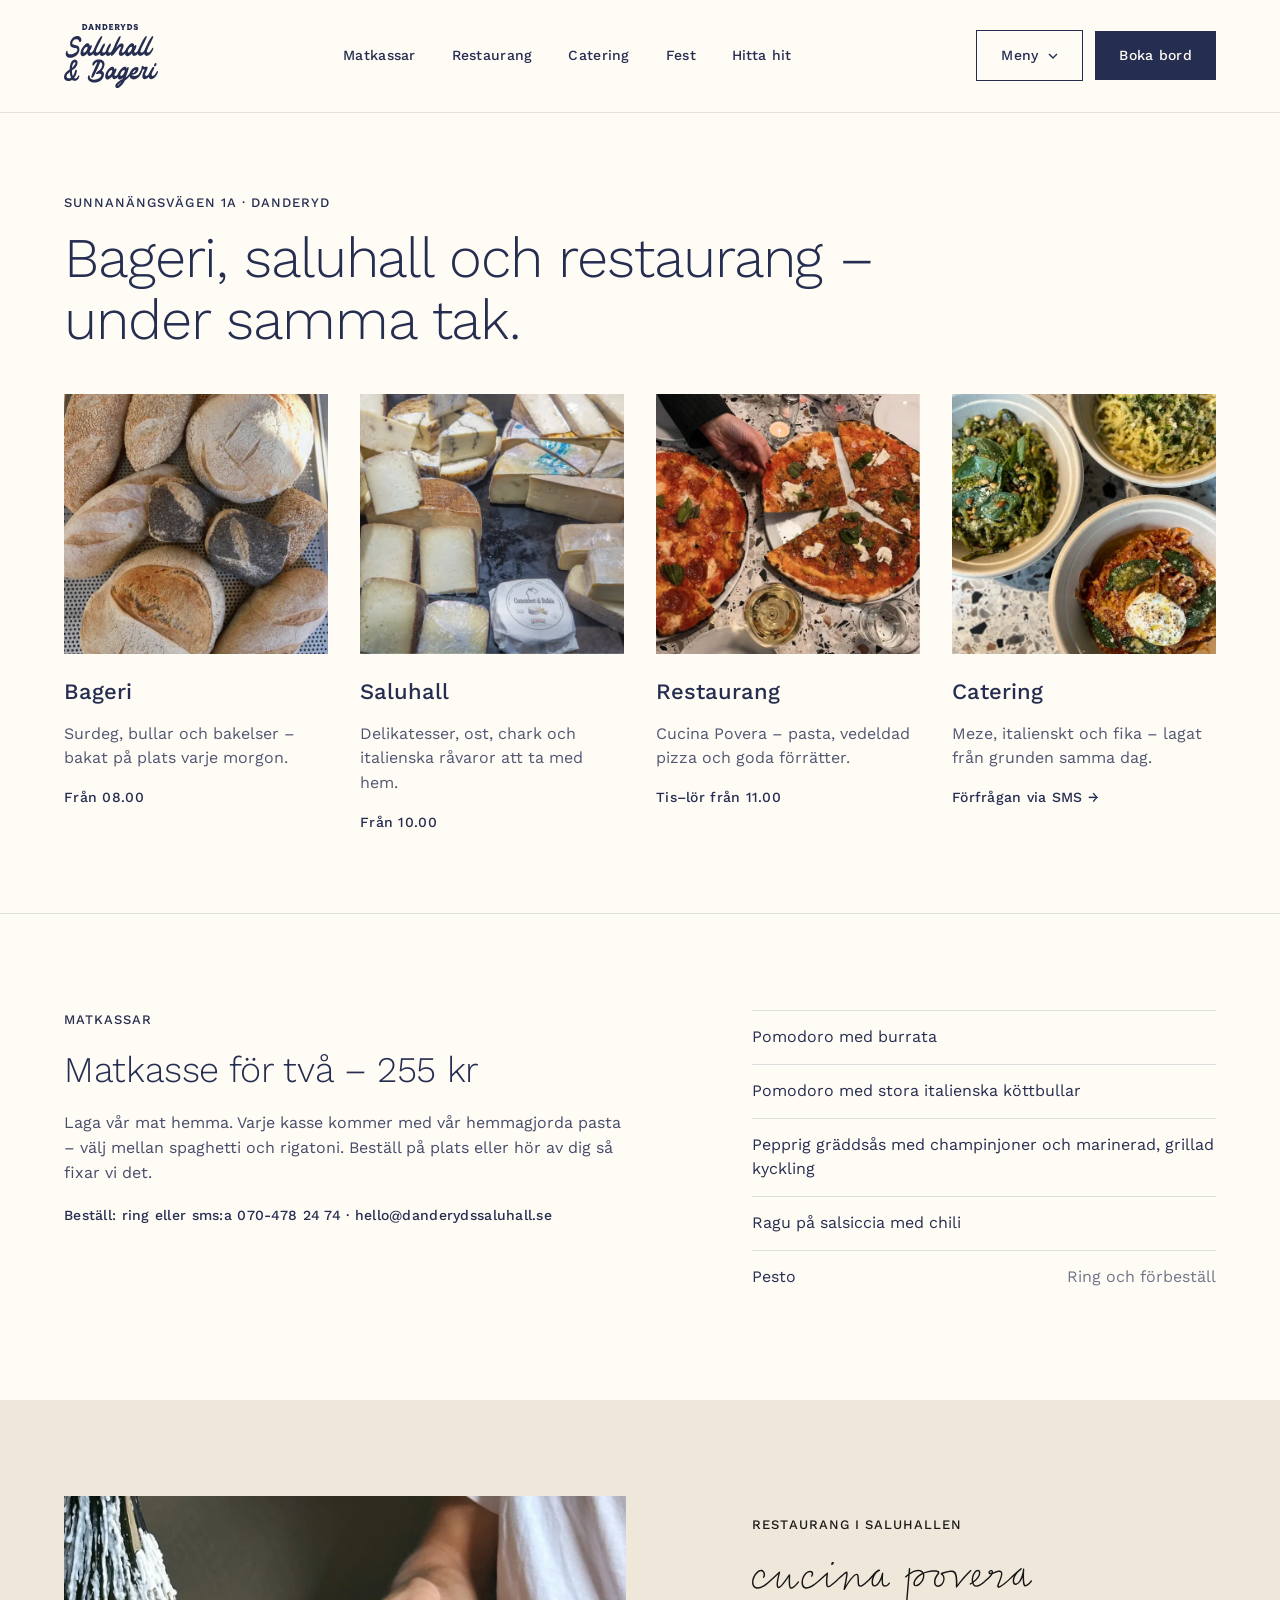
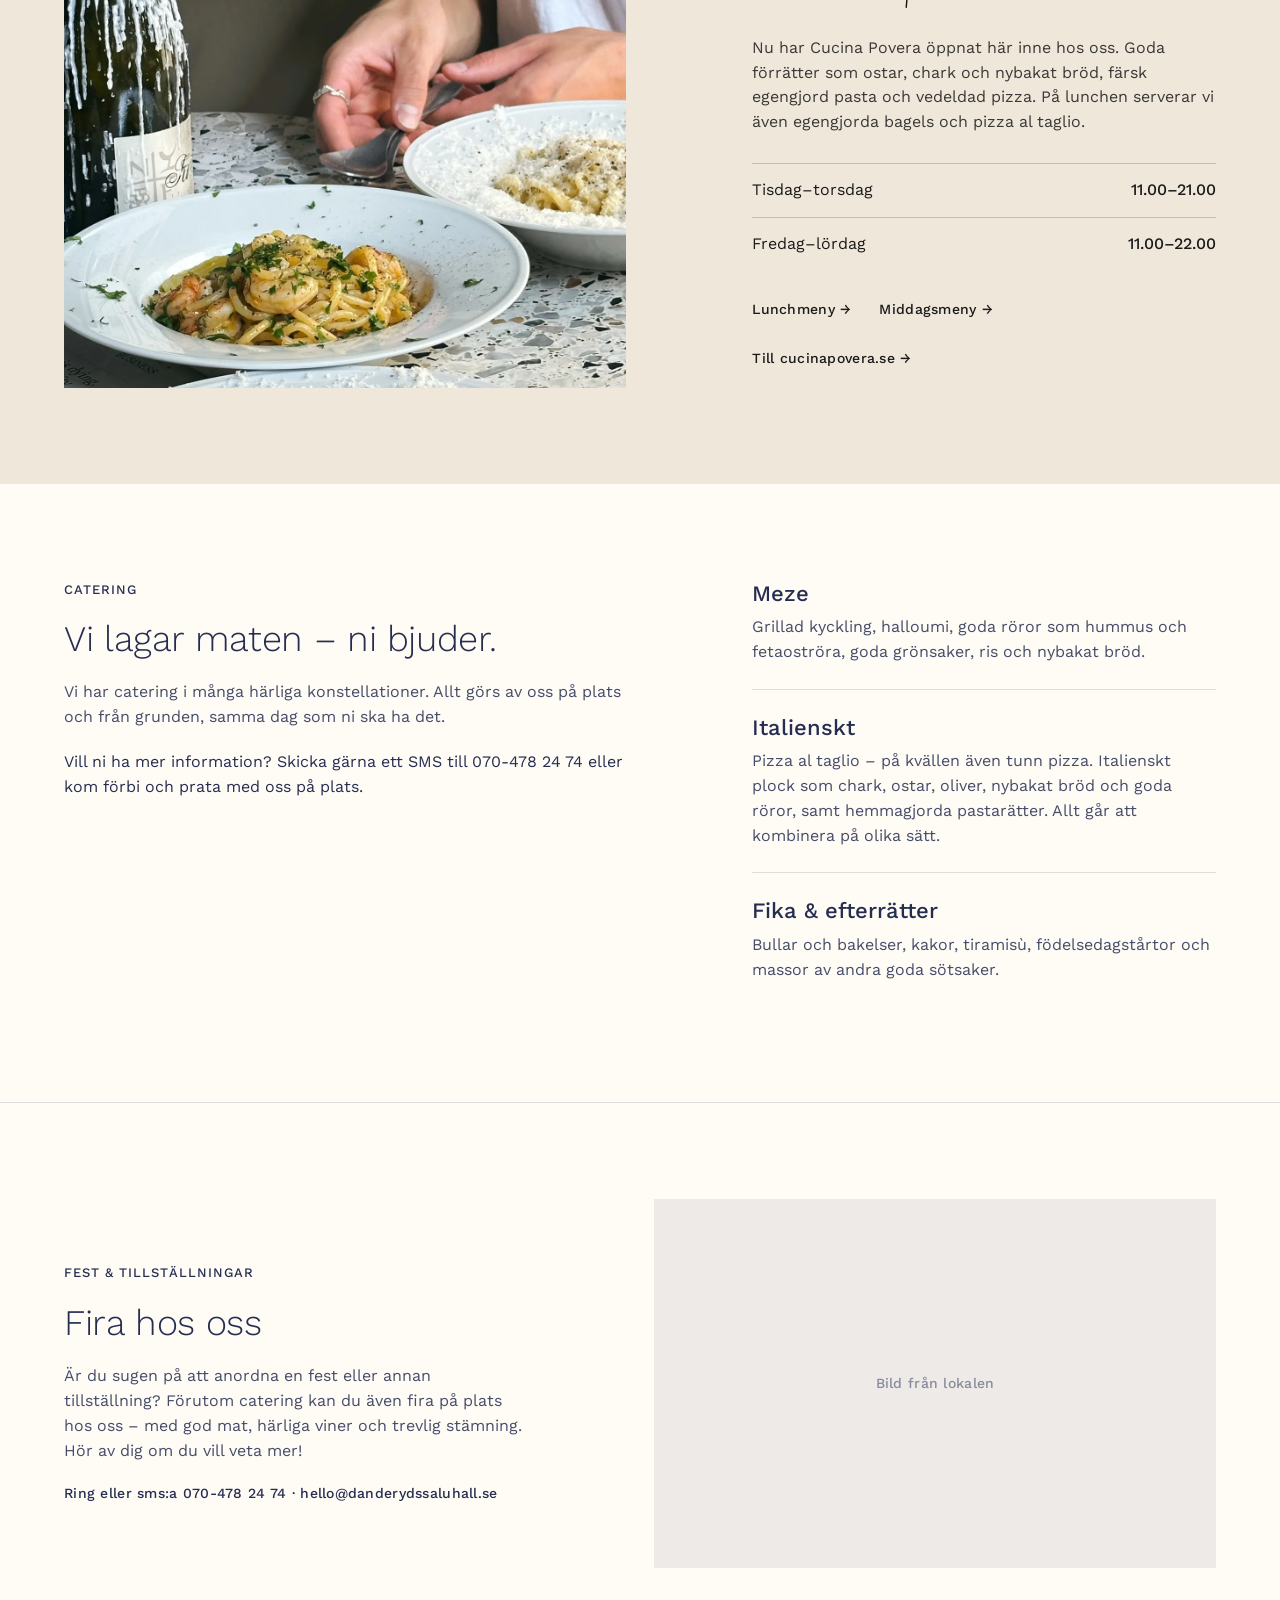
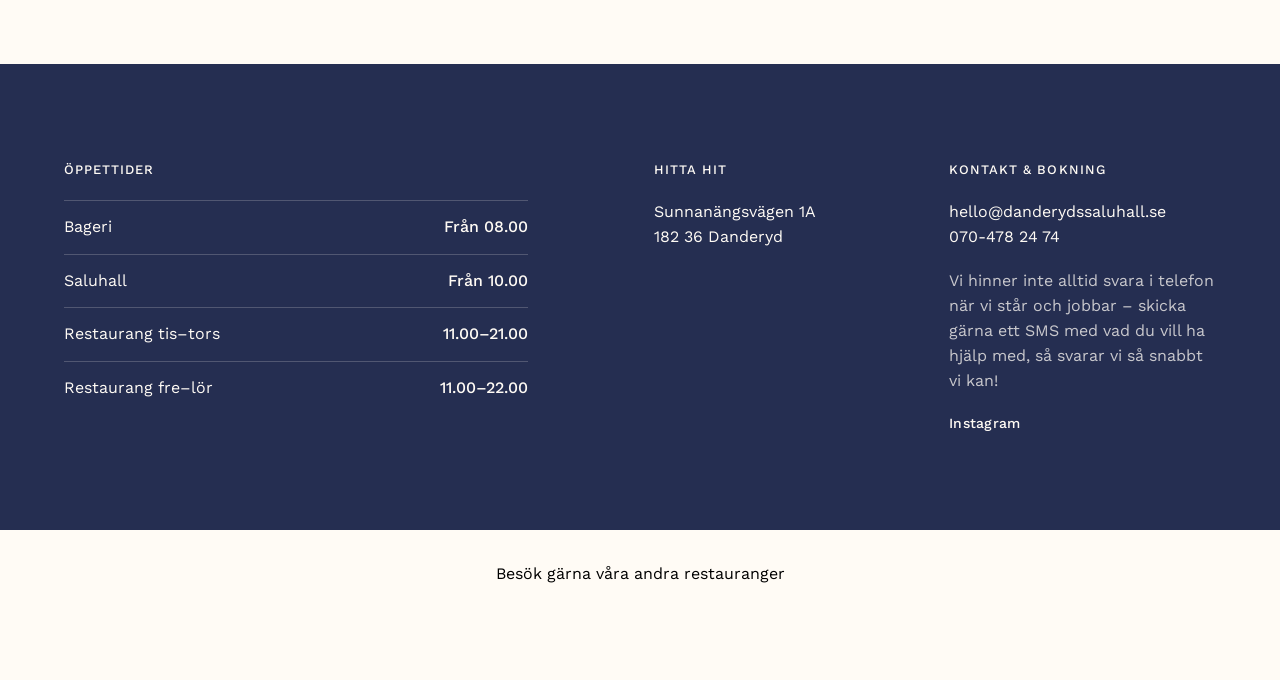
==== index.html @ 696df6c0 "Mjuka animationer på startsidan Text och kort tonas in och glider upp en bit när de kommer in i bild" ====
<!DOCTYPE html>
<html lang="sv">
<head>
  <meta charset="utf-8">
  <title>Danderyds Bageri &amp; Saluhall</title>
  <meta content="Bageri, saluhall och restaurang under samma tak på Sunnanängsvägen 1A i Danderyd. Matkassar, catering och fest." name="description">
  <meta content="Danderyds Bageri &amp; Saluhall" property="og:title">
  <meta content="Bageri, saluhall och restaurang under samma tak på Sunnanängsvägen 1A i Danderyd." property="og:description">
  <meta content="https://cdn.prod.website-files.com/68fa24e4e264a48908ae8956/68fa2c90abd65d5f621aa217_Frame%2064.jpg" property="og:image">
  <meta content="Danderyds Bageri &amp; Saluhall" property="twitter:title">
  <meta content="Bageri, saluhall och restaurang under samma tak på Sunnanängsvägen 1A i Danderyd." property="twitter:description">
  <meta property="og:type" content="website">
  <meta content="summary_large_image" name="twitter:card">
  <meta content="width=device-width, initial-scale=1" name="viewport">
  <!-- Döljer innehåll som tonas in först när vi vet att JS körs -->
  <script>document.documentElement.classList.add('js');</script>
  <link href="https://fonts.googleapis.com" rel="preconnect">
  <link href="https://fonts.gstatic.com" rel="preconnect" crossorigin="anonymous">
  <link href="https://fonts.googleapis.com/css2?family=Work+Sans:wght@300;400;500&amp;display=swap" rel="stylesheet">
  <link href="css/site.css?v=2" rel="stylesheet">
  <link href="images/favicon.png" rel="shortcut icon" type="image/x-icon">
  <link href="images/webclip.png" rel="apple-touch-icon">
  <script src="js/site.js?v=2" defer></script>
</head>
<body>
  <header class="nav">
    <div class="container nav_inner">
      <a href="#top" class="nav_logo brand-logo" aria-label="Danderyds Bageri &amp; Saluhall – till toppen">
        <img src="images/v2/logo-saluhall-bageri.svg" alt="" class="brand-logo_main">
        <img src="images/v2/logo-danderyds.svg" alt="" class="brand-logo_top">
      </a>

      <nav class="nav_links" aria-label="Sidans delar">
        <a href="#matkassar" class="nav_link">Matkassar</a>
        <a href="#restaurang" class="nav_link">Restaurang</a>
        <a href="#catering" class="nav_link">Catering</a>
        <a href="#fest" class="nav_link">Fest</a>
        <a href="#hitta-hit" class="nav_link">Hitta hit</a>
      </nav>

      <div class="nav_right">
        <div class="nav_menu">
          <button type="button" class="button is-outline nav_menu-button" aria-expanded="false" aria-controls="meny-dropdown" data-dropdown-toggle>
            Meny
            <img src="images/v2/chevron.svg" alt="" width="10" height="6" class="nav_chevron">
          </button>
          <div class="nav_dropdown" id="meny-dropdown" hidden>
            <a href="documents/lunchmeny.pdf" target="_blank" rel="noopener" class="nav_dropdown-link">Lunchmeny</a>
            <a href="documents/middagsmeny.pdf" target="_blank" rel="noopener" class="nav_dropdown-link">Middagsmeny</a>
          </div>
        </div>
        <a href="#kontakt" class="button nav_book">Boka bord</a>
        <button type="button" class="nav_burger" aria-expanded="false" aria-controls="mobilmeny" aria-label="Öppna meny" data-mobile-toggle>
          <span class="nav_burger-bar"></span>
          <span class="nav_burger-bar"></span>
          <span class="nav_burger-bar"></span>
        </button>
      </div>
    </div>

    <div class="mobile-menu" id="mobilmeny" hidden>
      <nav class="mobile-menu_links" aria-label="Meny">
        <a href="#matkassar" class="mobile-menu_link">Matkassar <span aria-hidden="true">→</span></a>
        <a href="#restaurang" class="mobile-menu_link">Restaurang <span aria-hidden="true">→</span></a>
        <a href="#catering" class="mobile-menu_link">Catering <span aria-hidden="true">→</span></a>
        <a href="#fest" class="mobile-menu_link">Fest <span aria-hidden="true">→</span></a>
        <a href="#hitta-hit" class="mobile-menu_link">Hitta hit <span aria-hidden="true">→</span></a>
        <a href="documents/lunchmeny.pdf" target="_blank" rel="noopener" class="mobile-menu_link">Lunchmeny <span aria-hidden="true">→</span></a>
        <a href="documents/middagsmeny.pdf" target="_blank" rel="noopener" class="mobile-menu_link">Middagsmeny <span aria-hidden="true">→</span></a>
      </nav>
      <div class="mobile-menu_contact">
        <a href="mailto:hello@danderydssaluhall.se" class="text-link">hello@danderydssaluhall.se</a>
        <a href="tel:+46704782474" class="text-link">070-478 24 74</a>
      </div>
    </div>
  </header>

  <main id="top">
    <section class="hero">
      <div class="container">
        <div class="hero_heading">
          <p class="eyebrow" data-reveal="up">Sunnanängsvägen 1A · Danderyd</p>
          <h1 class="heading-xl" data-reveal="up">Bageri, saluhall och restaurang – under samma tak.</h1>
        </div>

        <div class="hero_cards">
          <article class="hero_card" data-reveal="card">
            <picture class="hero_card-image">
              <source media="(max-width: 767px)" srcset="images/v2/bageri-mobil.webp">
              <img src="images/v2/bageri.webp" alt="Nybakade surdegsbröd på en plåt" class="is-bottom">
            </picture>
            <div class="hero_card-text">
              <h2 class="hero_card-title">Bageri</h2>
              <p class="hero_card-body">Surdeg, bullar och bakelser – bakat på plats varje morgon.</p>
              <p class="text-small">Från 08.00</p>
            </div>
          </article>

          <article class="hero_card" data-reveal="card">
            <picture class="hero_card-image">
              <img src="images/v2/saluhall.webp" alt="Ostar och delikatesser i saluhallen">
            </picture>
            <div class="hero_card-text">
              <h2 class="hero_card-title">Saluhall</h2>
              <p class="hero_card-body">Delikatesser, ost, chark och italienska råvaror att ta med hem.</p>
              <p class="text-small">Från 10.00</p>
            </div>
          </article>

          <article class="hero_card" data-reveal="card">
            <picture class="hero_card-image">
              <img src="images/v2/restaurang.webp" alt="Pizza och förrätter på Cucina Povera">
            </picture>
            <div class="hero_card-text">
              <h2 class="hero_card-title">Restaurang</h2>
              <p class="hero_card-body">Cucina Povera – pasta, vedeldad pizza och goda förrätter.</p>
              <p class="text-small">Tis–lör från 11.00</p>
            </div>
          </article>

          <article class="hero_card" data-reveal="card">
            <picture class="hero_card-image">
              <img src="images/v2/catering.webp" alt="Uppdukad catering med meze och sallader">
            </picture>
            <div class="hero_card-text">
              <h2 class="hero_card-title">Catering</h2>
              <p class="hero_card-body">Meze, italienskt och fika – lagat från grunden samma dag.</p>
              <a href="sms:+46704782474" class="text-small link-arrow"><span class="link-arrow_text">Förfrågan via SMS</span> <span class="link-arrow_icon" aria-hidden="true">→</span></a>
            </div>
          </article>
        </div>
      </div>
    </section>

    <section class="section has-border" id="matkassar">
      <div class="container split">
        <div class="stack">
          <p class="eyebrow" data-reveal="up">Matkassar</p>
          <h2 class="heading-l" data-reveal="up">Matkasse för två – 255 kr</h2>
          <p class="text-muted" data-reveal="up">Laga vår mat hemma. Varje kasse kommer med vår hemmagjorda pasta – välj mellan spaghetti och rigatoni. Beställ på plats eller hör av dig så fixar vi det.</p>
          <p class="text-small" data-reveal="up">Beställ: ring eller sms:a <a href="tel:+46704782474" class="text-link">070-478 24 74</a> · <a href="mailto:hello@danderydssaluhall.se" class="text-link">hello@danderydssaluhall.se</a></p>
        </div>

        <ul class="rows" aria-label="Såser" data-reveal="lines">
          <li class="rows_row">Pomodoro med burrata</li>
          <li class="rows_row">Pomodoro med stora italienska köttbullar</li>
          <li class="rows_row">Pepprig gräddsås med champinjoner och marinerad, grillad kyckling</li>
          <li class="rows_row">Ragu på salsiccia med chili</li>
          <li class="rows_row">
            <span>Pesto</span>
            <a href="tel:+46704782474" class="rows_note text-link">Ring och förbeställ</a>
          </li>
        </ul>
      </div>
    </section>

    <section class="section is-beige" id="restaurang">
      <div class="container split is-center">
        <div class="restaurant_image" data-reveal="image">
          <img src="images/v2/cucina-povera-restaurang.webp" alt="Pasta serveras på Cucina Povera" loading="lazy">
        </div>

        <div class="stack restaurant_text">
          <p class="eyebrow" data-reveal="up">Restaurang i saluhallen</p>
          <div class="cp-logo" role="img" aria-label="Cucina Povera" data-reveal="up">
            <img src="images/v2/cucina-povera-logo-1.svg" alt="" class="cp-logo_a">
            <img src="images/v2/cucina-povera-logo-2.svg" alt="" class="cp-logo_b">
          </div>
          <p class="text-muted" data-reveal="up">Nu har Cucina Povera öppnat här inne hos oss. Goda förrätter som ostar, chark och nybakat bröd, färsk egengjord pasta och vedeldad pizza. På lunchen serverar vi även egengjorda bagels och pizza al taglio.</p>
          <dl class="rows" data-reveal="lines">
            <div class="rows_row">
              <dt>Tisdag–torsdag</dt>
              <dd>11.00–21.00</dd>
            </div>
            <div class="rows_row">
              <dt>Fredag–lördag</dt>
              <dd>11.00–22.00</dd>
            </div>
          </dl>
          <div class="restaurant_menus" data-reveal="up">
            <a href="documents/lunchmeny.pdf" target="_blank" rel="noopener" class="text-small link-arrow"><span class="link-arrow_text">Lunchmeny</span> <span class="link-arrow_icon" aria-hidden="true">→</span></a>
            <a href="documents/middagsmeny.pdf" target="_blank" rel="noopener" class="text-small link-arrow"><span class="link-arrow_text">Middagsmeny</span> <span class="link-arrow_icon" aria-hidden="true">→</span></a>
          </div>
          <a href="https://www.cucinapovera.se" target="_blank" rel="noopener" class="text-small link-arrow" data-reveal="up"><span class="link-arrow_text">Till cucinapovera.se</span> <span class="link-arrow_icon" aria-hidden="true">→</span></a>
        </div>
      </div>
    </section>

    <section class="section" id="catering">
      <div class="container split">
        <div class="stack">
          <p class="eyebrow" data-reveal="up">Catering</p>
          <h2 class="heading-l" data-reveal="up">Vi lagar maten – ni bjuder.</h2>
          <p class="text-muted" data-reveal="up">Vi har catering i många härliga konstellationer. Allt görs av oss på plats och från grunden, samma dag som ni ska ha det.</p>
          <p data-reveal="up">Vill ni ha mer information? Skicka gärna ett SMS till <a href="sms:+46704782474" class="text-link">070-478 24 74</a> eller kom förbi och prata med oss på plats.</p>
        </div>

        <div class="packages" data-reveal="lines">
          <div class="packages_item">
            <h3 class="heading-s">Meze</h3>
            <p class="text-muted">Grillad kyckling, halloumi, goda röror som hummus och fetaoströra, goda grönsaker, ris och nybakat bröd.</p>
          </div>
          <div class="packages_item">
            <h3 class="heading-s">Italienskt</h3>
            <p class="text-muted">Pizza al taglio – på kvällen även tunn pizza. Italienskt plock som chark, ostar, oliver, nybakat bröd och goda röror, samt hemmagjorda pastarätter. Allt går att kombinera på olika sätt.</p>
          </div>
          <div class="packages_item">
            <h3 class="heading-s">Fika &amp; efterrätter</h3>
            <p class="text-muted">Bullar och bakelser, kakor, tiramisù, födelsedagstårtor och massor av andra goda sötsaker.</p>
          </div>
        </div>
      </div>
    </section>

    <section class="section has-border" id="fest">
      <div class="container split is-reverse is-center">
        <div class="stack">
          <p class="eyebrow" data-reveal="up">Fest &amp; tillställningar</p>
          <h2 class="heading-l" data-reveal="up">Fira hos oss</h2>
          <p class="text-muted" data-reveal="up">Är du sugen på att anordna en fest eller annan tillställning? Förutom catering kan du även fira på plats hos oss – med god mat, härliga viner och trevlig stämning. Hör av dig om du vill veta mer!</p>
          <p class="text-small" data-reveal="up">Ring eller sms:a <a href="tel:+46704782474" class="text-link">070-478 24 74</a> · <a href="mailto:hello@danderydssaluhall.se" class="text-link">hello@danderydssaluhall.se</a></p>
        </div>

        <!-- Platshållare tills vi har en bild från lokalen -->
        <div class="party_image" data-reveal="image">
          <p class="text-small">Bild från lokalen</p>
        </div>
      </div>
    </section>

    <section class="section is-navy" id="kontakt">
      <div class="container contact">
        <div class="stack">
          <h2 class="eyebrow" data-reveal="up">Öppettider</h2>
          <dl class="rows" data-reveal="lines">
            <div class="rows_row">
              <dt>Bageri</dt>
              <dd>Från 08.00</dd>
            </div>
            <div class="rows_row">
              <dt>Saluhall</dt>
              <dd>Från 10.00</dd>
            </div>
            <div class="rows_row">
              <dt>Restaurang tis–tors</dt>
              <dd>11.00–21.00</dd>
            </div>
            <div class="rows_row">
              <dt>Restaurang fre–lör</dt>
              <dd>11.00–22.00</dd>
            </div>
          </dl>
        </div>

        <div class="stack contact_find" id="hitta-hit">
          <h2 class="eyebrow" data-reveal="up">Hitta hit</h2>
          <a href="https://share.google/jYJMbPsp9qEdQGyt3" target="_blank" rel="noopener" class="link-lines" data-reveal="up"><span class="text-link">Sunnanängsvägen 1A<br>182 36 Danderyd</span></a>
        </div>

        <div class="stack contact_reach">
          <h2 class="eyebrow" data-reveal="up">Kontakt &amp; bokning</h2>
          <p data-reveal="up">
            <a href="mailto:hello@danderydssaluhall.se" class="text-link">hello@danderydssaluhall.se</a><br>
            <a href="tel:+46704782474" class="text-link">070-478 24 74</a>
          </p>
          <p class="text-muted" data-reveal="up">Vi hinner inte alltid svara i telefon när vi står och jobbar – skicka gärna ett SMS med vad du vill ha hjälp med, så svarar vi så snabbt vi kan!</p>
          <!-- TODO: rätt Instagram-konto saknas -->
          <a href="#" class="text-small text-link" data-reveal="up">Instagram</a>
        </div>
      </div>
    </section>
  </main>

  <footer class="restaurant-banner">
    <p class="restaurant-banner_heading" data-reveal="up">Besök gärna våra andra restauranger</p>
    <div class="restaurant-banner_logos" data-reveal="up">
      <a href="https://www.cucinapovera.se" target="_blank" rel="noopener" class="restaurant-banner_link restaurant-banner_logo-cucina" aria-label="Cucina Povera">
        <img src="images/v2/banner-cucina-povera-1.svg" alt="" class="cp-logo_a">
        <img src="images/v2/banner-cucina-povera-2.svg" alt="" class="cp-logo_b">
      </a>
      <a href="https://www.taameya.se" target="_blank" rel="noopener" class="restaurant-banner_link"><img src="images/v2/banner-taameya.svg" alt="Ta'ameya Falafel &amp; Grill" width="84" height="25"></a>
      <a href="https://www.nonparloitaliano.se" target="_blank" rel="noopener" class="restaurant-banner_link"><img src="images/v2/banner-non-parlo-italiano.svg" alt="Non Parlo Italiano" width="102" height="11"></a>
      <a href="https://www.instagram.com/therollingbagels/" target="_blank" rel="noopener" class="restaurant-banner_link"><img src="images/v2/banner-rolling-bagels.svg" alt="The Rolling Bagels – Instagram" width="67" height="37"></a>
    </div>
  </footer>
</body>
</html>
---- css/site.css ----
/* Danderyds Bageri & Saluhall – startsida v2 (Figma: Real Food Company, Frame 65)
   Desktop följer 1440-ramen, mobil följer 390-ramen. Mellanlägen skalar proportionerligt. */

:root {
  --navy: #252e51;
  --cream: #fffbf5;
  --beige: #efe7da;
  --ink: #1a1a1a;

  --gutter: 64px;
  --section-y: 96px;
  --nav-h: 113px;

  /* Lugn inbromsning, ingen studs */
  --ease: cubic-bezier(0.22, 1, 0.36, 1);

  /* Färger per sektion, skrivs över av .is-beige och .is-navy */
  --text: var(--navy);
  --muted: rgba(37, 46, 81, 0.85);
  --line: rgba(37, 46, 81, 0.15);
}

*,
*::before,
*::after {
  box-sizing: border-box;
}

html {
  scroll-behavior: smooth;
  scroll-padding-top: 16px;
}

@media (prefers-reduced-motion: reduce) {
  html {
    scroll-behavior: auto;
  }

  *,
  *::before,
  *::after {
    transition-duration: 0.01ms !important;
    transition-delay: 0ms !important;
  }
}

body {
  margin: 0;
  background-color: var(--cream);
  color: var(--text);
  font-family: "Work Sans", system-ui, sans-serif;
  font-size: 16px;
  font-weight: 400;
  line-height: 1.55;
  -webkit-font-smoothing: antialiased;
  -moz-osx-font-smoothing: grayscale;
  text-rendering: optimizeLegibility;
}

body.is-locked {
  overflow: hidden;
}

h1,
h2,
h3,
p,
ul,
dl,
dd {
  margin: 0;
}

ul {
  padding: 0;
  list-style: none;
}

img {
  display: block;
  max-width: 100%;
}

a {
  color: inherit;
  text-decoration: none;
}

button {
  font: inherit;
  color: inherit;
}

:focus-visible {
  outline: 2px solid currentColor;
  outline-offset: 3px;
}

/* ---------- Layout ---------- */

.container {
  width: 100%;
  max-width: calc(1312px + 2 * var(--gutter));
  margin-inline: auto;
  padding-inline: var(--gutter);
}

.section {
  padding-block: var(--section-y);
  color: var(--text);
}

.section.has-border {
  border-top: 1px solid var(--line);
}

.section.is-beige {
  --text: var(--ink);
  --muted: rgba(26, 26, 26, 0.85);
  --line: rgba(26, 26, 26, 0.2);
  background-color: var(--beige);
}

.section.is-navy {
  --text: var(--cream);
  --muted: rgba(255, 251, 245, 0.75);
  --line: rgba(255, 251, 245, 0.2);
  background-color: var(--navy);
}

/* Två kolumner 640 / 528 med 144 emellan vid 1312 bredd */
.split {
  display: grid;
  grid-template-columns: minmax(0, 640fr) minmax(0, 528fr);
  column-gap: 10.975%;
  align-items: start;
}

.split.is-center {
  align-items: center;
}

.split.is-reverse {
  grid-template-columns: minmax(0, 528fr) minmax(0, 640fr);
}

.stack {
  display: flex;
  flex-direction: column;
  align-items: flex-start;
  row-gap: 20px;
}

/* ---------- Typografi ---------- */

.eyebrow {
  font-size: 13px;
  font-weight: 500;
  line-height: 1.5;
  letter-spacing: 0.08em;
  text-transform: uppercase;
}

.heading-xl {
  font-size: 56px;
  font-weight: 300;
  line-height: 1.1;
  letter-spacing: -0.02em;
}

.heading-l {
  font-size: 36px;
  font-weight: 300;
  line-height: 1.15;
  letter-spacing: -0.01em;
}

.heading-s {
  font-size: 22px;
  font-weight: 500;
  line-height: 1.25;
}

.text-muted {
  color: var(--muted);
}

.text-small {
  font-size: 14px;
  font-weight: 500;
  line-height: 1.5;
  letter-spacing: 0.02em;
}

/* Understrykning som dras fram från vänster */
.text-link,
.nav_link,
.link-arrow_text {
  background-image: linear-gradient(currentColor, currentColor);
  background-position: 0 100%;
  background-repeat: no-repeat;
  background-size: 0 1px;
  -webkit-box-decoration-break: clone;
  box-decoration-break: clone;
  transition: background-size 0.5s var(--ease);
}

.text-link:hover,
.nav_link:hover,
.link-arrow:hover .link-arrow_text,
.link-lines:hover .text-link {
  background-size: 100% 1px;
}

.link-arrow_icon {
  display: inline-block;
  transition: transform 0.5s var(--ease);
}

.link-arrow:hover .link-arrow_icon {
  transform: translateX(4px);
}

/* ---------- Knappar ---------- */

.button {
  display: inline-flex;
  align-items: center;
  column-gap: 10px;
  padding: 14px 24px;
  border: 0;
  background-color: var(--navy);
  color: var(--cream);
  font-size: 14px;
  font-weight: 500;
  line-height: 1.5;
  letter-spacing: 0.02em;
  white-space: nowrap;
  cursor: pointer;
  transition: background-color 0.35s var(--ease);
}

.button:hover {
  background-color: #1b2240;
}

.button.is-outline {
  border: 1px solid var(--navy);
  background-color: transparent;
  color: var(--navy);
}

.button.is-outline:hover,
.button.is-outline[aria-expanded="true"] {
  background-color: rgba(37, 46, 81, 0.06);
}

/* ---------- Logotyper som består av två delar ---------- */

.brand-logo {
  position: relative;
  display: block;
  flex-shrink: 0;
  width: 94.154px;
  aspect-ratio: 94.154 / 64;
}

.brand-logo img,
.cp-logo img,
.restaurant-banner_logo-cucina img {
  position: absolute;
  max-width: none;
}

.brand-logo_main {
  inset: 19.39% 0 0 0;
  width: 100%;
  height: 80.61%;
}

.brand-logo_top {
  top: 0;
  left: 19.14%;
  width: 59.67%;
  height: 9%;
}

.cp-logo,
.restaurant-banner_logo-cucina {
  position: relative;
  display: block;
  aspect-ratio: 280 / 45.333;
}

.cp-logo {
  width: 280px;
}

.cp-logo_a {
  top: 0;
  left: 0;
  width: 49.07%;
  height: 61.91%;
}

.cp-logo_b {
  top: 12.91%;
  left: 54.38%;
  width: 45.62%;
  height: 87.1%;
}

/* ---------- Navigering ---------- */

.nav {
  position: relative;
  z-index: 20;
  background-color: var(--cream);
  border-bottom: 1px solid rgba(37, 46, 81, 0.12);
}

.nav_inner {
  display: flex;
  align-items: center;
  justify-content: space-between;
  column-gap: 32px;
  padding-block: 24px;
}

.nav_links {
  display: flex;
  align-items: center;
  column-gap: 36px;
  font-size: 14px;
  font-weight: 500;
  line-height: 1.5;
  letter-spacing: 0.02em;
  white-space: nowrap;
}

.nav_right {
  display: flex;
  align-items: center;
  column-gap: 12px;
}

.nav_menu {
  position: relative;
}

.nav_chevron {
  transition: transform 0.4s var(--ease);
}

.nav_menu-button[aria-expanded="true"] .nav_chevron {
  transform: rotate(180deg);
}

.nav_dropdown {
  position: absolute;
  top: calc(100% + 8px);
  right: 0;
  width: 220px;
  padding: 6px 24px;
  border: 1px solid rgba(37, 46, 81, 0.15);
  background-color: var(--cream);
  opacity: 0;
  transform: translateY(-6px);
  transition: opacity 0.25s ease, transform 0.4s var(--ease);
}

.nav_dropdown.is-open {
  opacity: 1;
  transform: none;
}

.nav_dropdown[hidden] {
  display: none;
}

.nav_dropdown-link {
  display: block;
  padding-block: 16px;
  font-size: 16px;
  font-weight: 500;
  line-height: 1.5;
  transition: transform 0.5s var(--ease), opacity 0.3s ease;
}

.nav_dropdown-link + .nav_dropdown-link {
  border-top: 1px solid rgba(37, 46, 81, 0.15);
}

.nav_dropdown-link:hover {
  transform: translateX(4px);
  opacity: 0.7;
}

.nav_burger {
  position: relative;
  display: none;
  width: 24px;
  height: 24px;
  padding: 0;
  border: 0;
  background: none;
  cursor: pointer;
}

.nav_burger-bar {
  position: absolute;
  left: 0;
  width: 24px;
  height: 1.5px;
  background-color: var(--navy);
  transition: transform 0.45s var(--ease), opacity 0.25s ease;
}

.nav_burger-bar:nth-child(1) {
  top: 5px;
}

.nav_burger-bar:nth-child(2) {
  top: 11px;
}

.nav_burger-bar:nth-child(3) {
  top: 17px;
}

/* Kryss när mobilmenyn är öppen */
.nav_burger[aria-expanded="true"] .nav_burger-bar:nth-child(1) {
  transform: translateY(6px) rotate(45deg);
}

.nav_burger[aria-expanded="true"] .nav_burger-bar:nth-child(2) {
  opacity: 0;
}

.nav_burger[aria-expanded="true"] .nav_burger-bar:nth-child(3) {
  transform: translateY(-6px) rotate(-45deg);
}

/* ---------- Mobilmeny ---------- */

.mobile-menu {
  position: fixed;
  top: var(--nav-h);
  right: 0;
  bottom: 0;
  left: 0;
  overflow-y: auto;
  padding: 24px var(--gutter) 48px;
  background-color: var(--cream);
  opacity: 0;
  transition: opacity 0.3s ease;
}

.mobile-menu.is-open {
  opacity: 1;
}

.mobile-menu[hidden] {
  display: none;
}

.mobile-menu_link {
  display: flex;
  align-items: center;
  justify-content: space-between;
  padding-block: 18px;
  border-bottom: 1px solid rgba(37, 46, 81, 0.15);
  font-size: 28px;
  font-weight: 300;
  line-height: 1.15;
  letter-spacing: -0.01em;
}

.mobile-menu_link span {
  font-size: 18px;
  font-weight: 400;
  line-height: 1.5;
  transition: transform 0.5s var(--ease);
}

.mobile-menu_link:hover span {
  transform: translateX(4px);
}

.mobile-menu_contact {
  display: flex;
  flex-direction: column;
  align-items: flex-start;
  row-gap: 16px;
  padding-top: 32px;
}

/* Länkarna glider upp en i taget när menyn öppnas, stänger utan fördröjning */
.mobile-menu_link,
.mobile-menu_contact {
  opacity: 0;
  transform: translateY(10px);
  transition: opacity 0.3s ease, transform 0.5s var(--ease);
}

.mobile-menu.is-open .mobile-menu_link,
.mobile-menu.is-open .mobile-menu_contact {
  opacity: 1;
  transform: none;
  transition: opacity 0.6s var(--ease), transform 0.8s var(--ease);
  transition-delay: calc(80ms + var(--i, 0) * 45ms);
}

/* ---------- Hero ---------- */

.hero {
  padding-block: 80px;
}

.hero_heading {
  display: flex;
  flex-direction: column;
  row-gap: 16px;
  max-width: 864px;
  margin-bottom: 42px;
}

.hero_cards {
  display: grid;
  grid-template-columns: repeat(4, minmax(0, 1fr));
  column-gap: 32px;
  row-gap: 40px;
}

.hero_card {
  display: flex;
  flex-direction: column;
  row-gap: 16px;
}

.hero_card-image {
  display: block;
  aspect-ratio: 304 / 300;
  overflow: hidden;
}

.hero_card-image img {
  width: 100%;
  height: 100%;
  object-fit: cover;
}

.hero_card-text {
  display: flex;
  flex-direction: column;
  align-items: flex-start;
  row-gap: 16px;
}

.hero_card-title {
  padding-top: 8px;
  font-size: 22px;
  font-weight: 500;
  line-height: 1.25;
}

.hero_card-body {
  color: rgba(37, 46, 81, 0.8);
}

/* ---------- Rader (såser, öppettider) ---------- */

.rows {
  width: 100%;
}

.rows_row {
  position: relative;
  display: flex;
  justify-content: space-between;
  column-gap: 24px;
  padding-block: 14px;
  border-top: 1px solid transparent;
}

/* Linjen är ett eget lager ovanpå den genomskinliga kanten så att den kan
   ritas fram, se Intoningar */
.rows_row::before,
.packages_item + .packages_item::before {
  content: "";
  position: absolute;
  top: -1px;
  right: 0;
  left: 0;
  height: 1px;
  background-color: var(--line);
  transform-origin: left center;
}

.rows dd {
  font-weight: 500;
  white-space: nowrap;
}

.rows_note {
  color: rgba(37, 46, 81, 0.65);
  white-space: nowrap;
}

/* ---------- Restaurang ---------- */

.restaurant_image {
  aspect-ratio: 640 / 560;
  overflow: hidden;
}

.restaurant_image img {
  width: 100%;
  height: 100%;
  object-fit: cover;
  object-position: 50% 81%;
}

.restaurant_text {
  row-gap: 28px;
}

.restaurant_menus {
  display: flex;
  column-gap: 28px;
  row-gap: 12px;
}

/* ---------- Catering ---------- */

.packages_item {
  position: relative;
  display: flex;
  flex-direction: column;
  row-gap: 8px;
  padding-block: 24px;
  border-top: 1px solid transparent;
}

.packages_item:first-child {
  padding-top: 0;
  border-top: 0;
}

/* ---------- Fest ---------- */

.party_image {
  display: flex;
  align-items: center;
  justify-content: center;
  aspect-ratio: 640 / 420;
  background-color: rgba(37, 46, 81, 0.08);
  color: rgba(37, 46, 81, 0.5);
}

/* ---------- Öppettider & kontakt ---------- */

/* 528 / 448 / 336 med 144 och 32 luft till vänster om kolumn två och tre */
.contact {
  display: grid;
  grid-template-columns: minmax(0, 528fr) minmax(0, 448fr) minmax(0, 336fr);
  align-items: start;
}

.contact_find {
  padding-left: 32.14%;
}

.contact_reach {
  padding-left: 9.52%;
}

/* ---------- Banner: Besök gärna våra andra restauranger ---------- */

.restaurant-banner {
  display: flex;
  flex-direction: column;
  align-items: center;
  row-gap: 24px;
  padding: 32px var(--gutter);
  background-color: var(--cream);
  color: #000;
}

.restaurant-banner_heading {
  text-align: center;
}

.restaurant-banner_logos {
  display: flex;
  flex-wrap: wrap;
  align-items: center;
  justify-content: center;
  column-gap: 40px;
  row-gap: 20px;
}

.restaurant-banner_link {
  display: block;
  transition: opacity 0.2s ease;
}

.restaurant-banner_link:hover {
  opacity: 0.6;
}

.restaurant-banner_link img {
  width: auto;
}

.restaurant-banner_logo-cucina {
  width: 105px;
}

/* ---------- Intoningar ----------
   Gäller bara när JS körs (klassen .js sätts i <head>). site.js lägger till
   .is-visible när elementet kommer in i bild och sätter --reveal-delay så
   att syskon kommer en i taget. */

.hero_cards {
  --reveal-base: 220ms;
}

/* Högerkolumnen kommer strax efter vänsterkolumnen */
.split > [data-reveal="lines"],
.split.is-reverse > [data-reveal="image"],
.contact_find {
  --reveal-base: 140ms;
}

.contact_reach {
  --reveal-base: 280ms;
}

/* Text och block: tonas in och glider upp en liten bit */
.js [data-reveal="up"],
.js [data-reveal="card"] {
  opacity: 0;
  transform: translateY(16px);
  transition: opacity 1s var(--ease), transform 1.2s var(--ease);
  transition-delay: calc(var(--reveal-base, 0ms) + var(--reveal-delay, 0ms));
}

/* Bilder: tonas in och sätter sig från en lätt inzoomning */
.js [data-reveal="image"] {
  opacity: 0;
  transition: opacity 1.2s var(--ease);
  transition-delay: calc(var(--reveal-base, 0ms) + var(--reveal-delay, 0ms));
}

.js [data-reveal="image"] img,
.js [data-reveal="card"] img {
  transform: scale(1.06);
  transition: transform 1.8s var(--ease);
  transition-delay: calc(var(--reveal-base, 0ms) + var(--reveal-delay, 0ms));
}

/* Rader: texten tonas in och linjen ritas fram från vänster, rad för rad */
.js [data-reveal="lines"] > * {
  opacity: 0;
  transition: opacity 0.9s var(--ease);
  transition-delay: calc(var(--reveal-base, 0ms) + var(--row-delay, 0ms) + 120ms);
}

.js [data-reveal="lines"] > *::before {
  transform: scaleX(0);
  transition: transform 1.3s var(--ease);
  transition-delay: calc(var(--reveal-base, 0ms) + var(--row-delay, 0ms));
}

.js [data-reveal].is-visible,
.js [data-reveal="lines"].is-visible > * {
  opacity: 1;
  transform: none;
}

.js [data-reveal].is-visible img,
.js [data-reveal="lines"].is-visible > *::before {
  transform: none;
}

/* ---------- Surfplatta ---------- */

@media screen and (max-width: 1023px) {
  :root {
    --gutter: 40px;
    --section-y: 72px;
    --nav-h: 81px;
  }

  .nav {
    position: sticky;
    top: 0;
  }

  .nav_inner {
    padding-block: 16px;
  }

  .brand-logo {
    width: 70.616px;
  }

  .nav_links,
  .nav_menu {
    display: none;
  }

  .nav_right {
    column-gap: 20px;
  }

  .nav_book {
    padding: 10px 18px;
  }

  .nav_burger {
    display: block;
  }

  html {
    scroll-padding-top: calc(var(--nav-h) + 8px);
  }

  .hero {
    padding-block: 56px;
  }

  .heading-xl {
    font-size: 44px;
  }

  .heading-l {
    font-size: 32px;
  }

  .hero_cards {
    grid-template-columns: repeat(2, minmax(0, 1fr));
  }

  .contact {
    grid-template-columns: repeat(2, minmax(0, 1fr));
    column-gap: 48px;
    row-gap: 40px;
  }

  .contact > :first-child {
    grid-column: 1 / -1;
  }

  .contact_find,
  .contact_reach {
    padding-left: 0;
  }
}

/* ---------- Mobil ---------- */

@media screen and (max-width: 767px) {
  :root {
    --gutter: 20px;
    --section-y: 56px;
  }

  .hero {
    padding-top: 40px;
    padding-bottom: 56px;
  }

  .hero_heading {
    margin-bottom: 32px;
  }

  .heading-xl {
    font-size: 34px;
    line-height: 1.12;
    letter-spacing: -0.015em;
  }

  .heading-l {
    font-size: 28px;
  }

  .hero_cards {
    grid-template-columns: minmax(0, 1fr);
    row-gap: 24px;
  }

  .hero_card {
    flex-direction: row;
    column-gap: 16px;
  }

  .hero_card-image {
    flex-shrink: 0;
    width: 112px;
    height: 121px;
    aspect-ratio: auto;
  }

  .hero_card-image .is-bottom {
    object-position: bottom;
  }

  .hero_card-text {
    flex: 1;
    min-width: 0;
    row-gap: 6px;
  }

  .hero_card-title {
    padding-top: 0;
    font-size: 20px;
  }

  .hero_card-body {
    line-height: 1.3;
  }

  .split,
  .split.is-reverse {
    grid-template-columns: minmax(0, 1fr);
    row-gap: 32px;
  }

  /* Bilden från lokalen ligger överst på mobil */
  .split.is-reverse > .party_image {
    order: -1;
  }

  .restaurant_image,
  .party_image {
    aspect-ratio: 350 / 260;
  }

  .restaurant_text {
    row-gap: 24px;
  }

  .cp-logo {
    width: 220px;
  }

  .restaurant_menus {
    flex-direction: column;
  }

  .packages_item .text-muted {
    font-size: 14px;
  }

  .contact {
    grid-template-columns: minmax(0, 1fr);
  }

  .restaurant-banner {
    padding-block: 40px;
  }

  .restaurant-banner_logos {
    column-gap: 28px;
  }
}
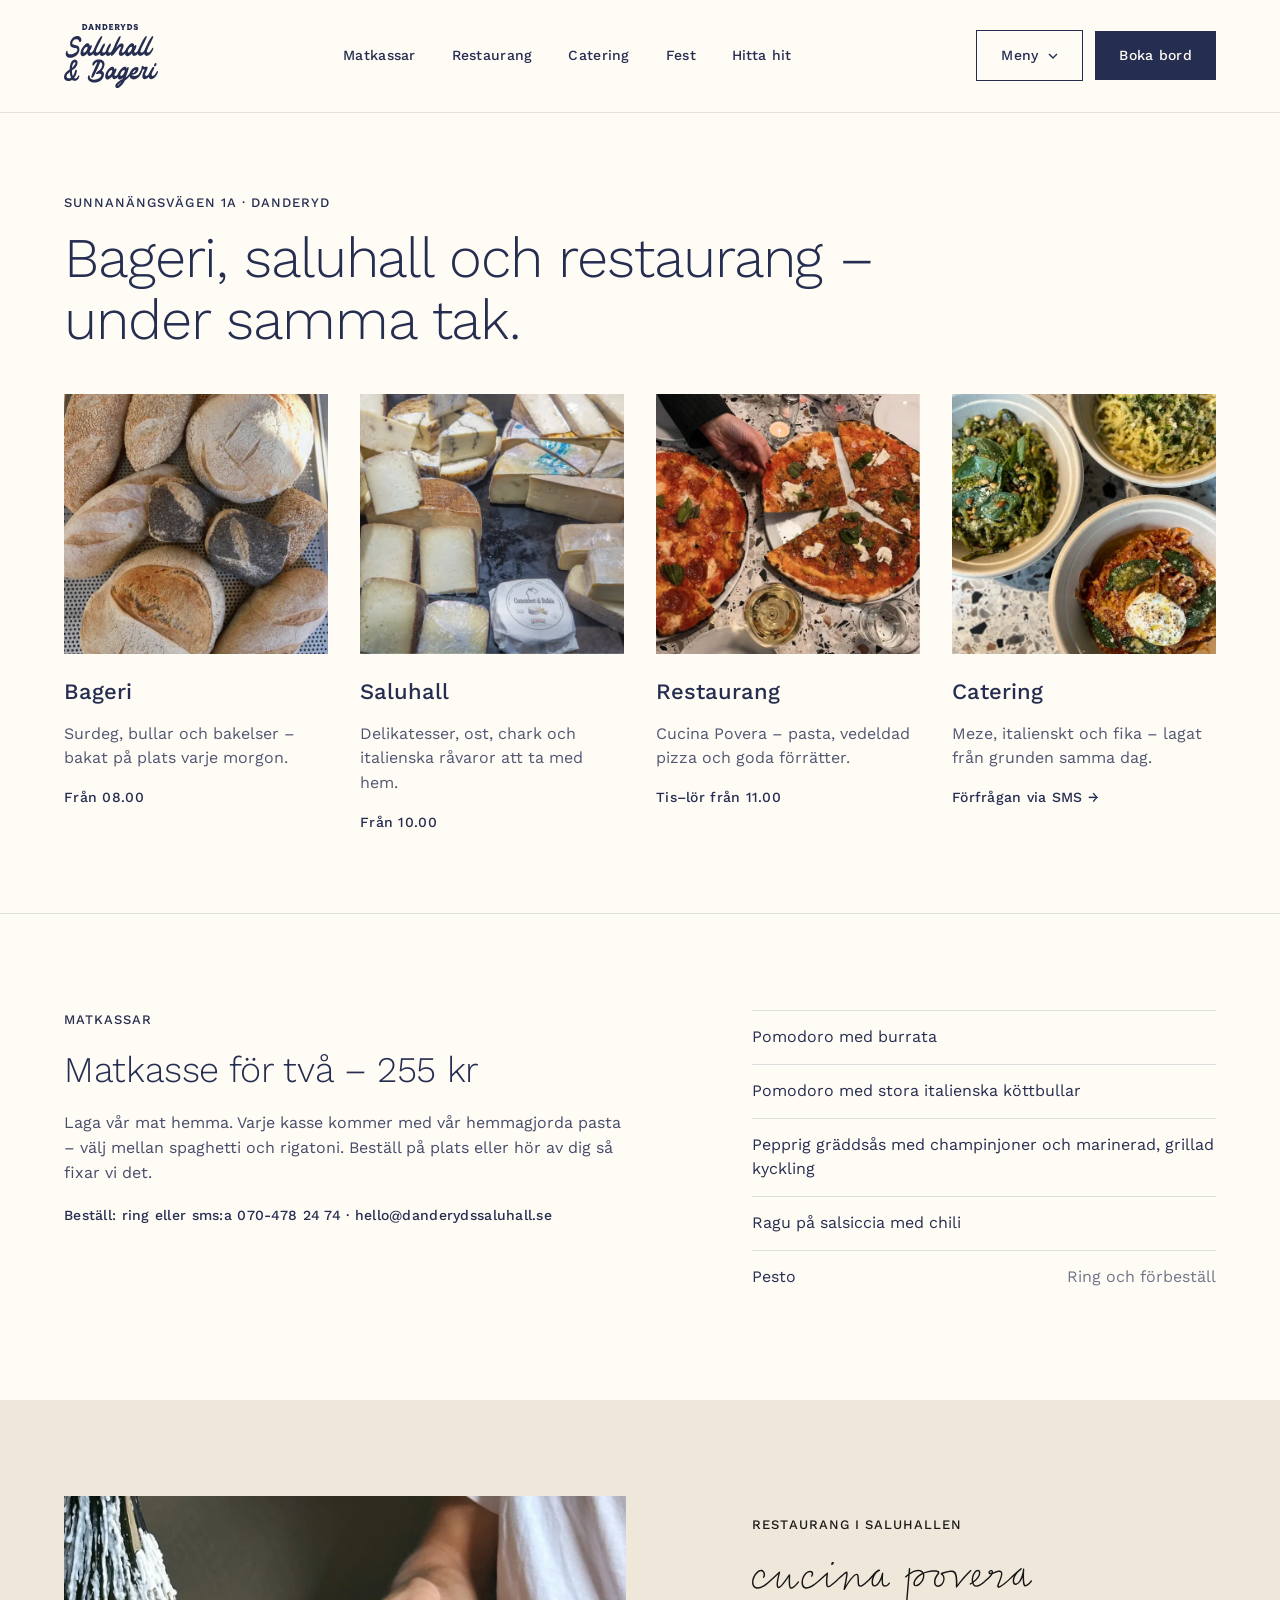
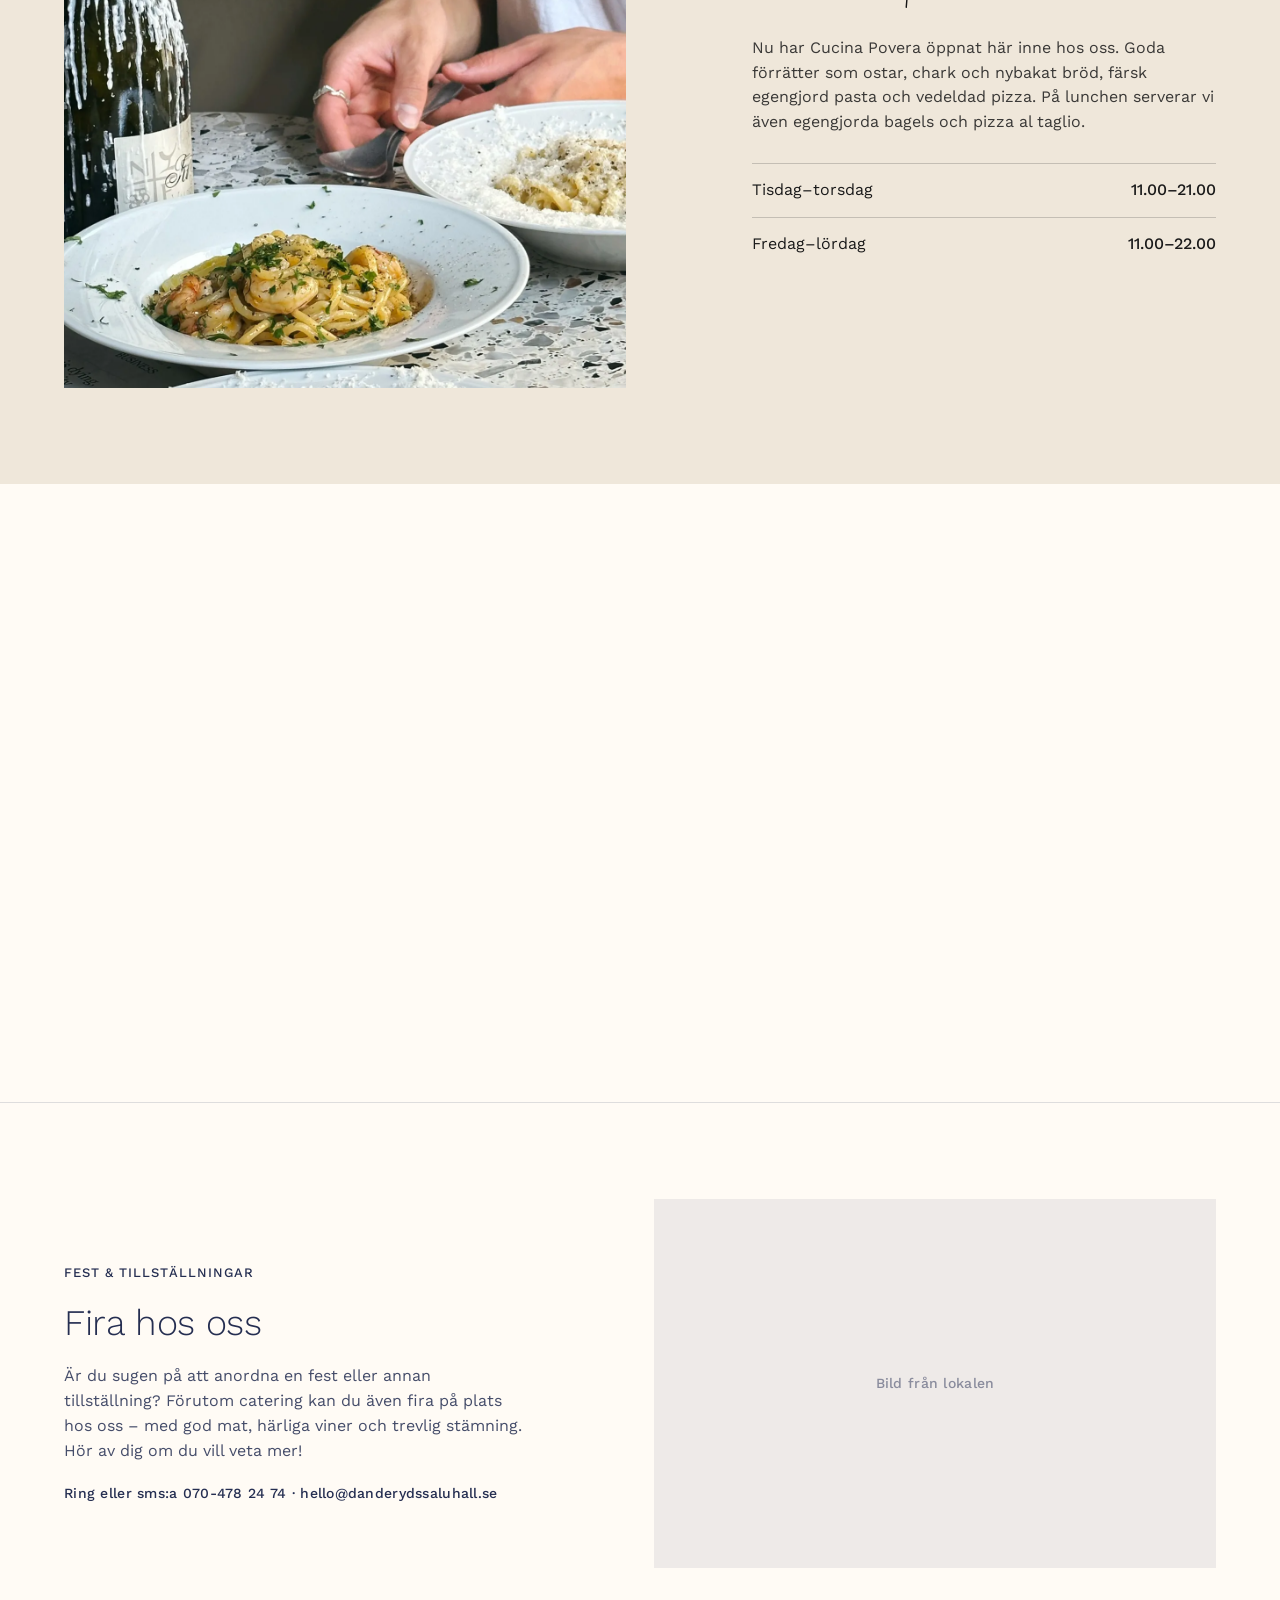
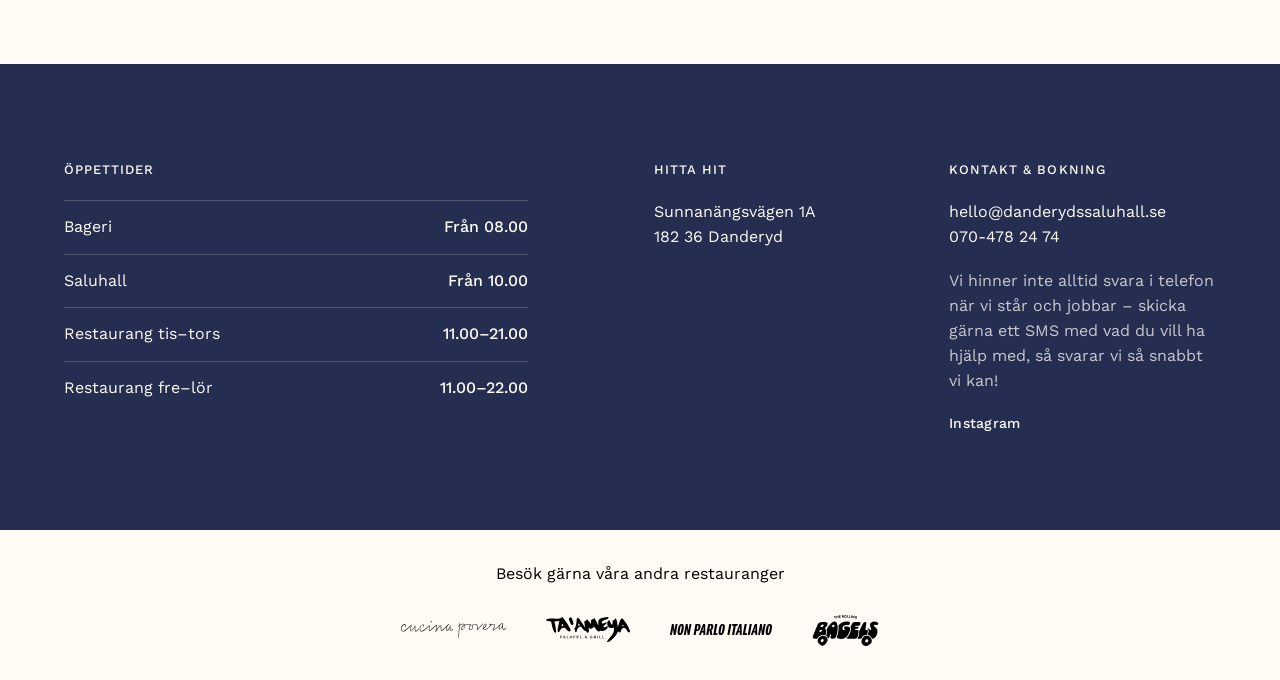
==== commit 845cc5bf: "Rätta logotyperna i botten och fel från buggtest - Logotyperna i bannern tonades aldrig in på deskto" ====
--- a/index.html
+++ b/index.html
@@ -12,15 +12,21 @@
   <meta property="og:type" content="website">
   <meta content="summary_large_image" name="twitter:card">
   <meta content="width=device-width, initial-scale=1" name="viewport">
-  <!-- Döljer innehåll som tonas in först när vi vet att JS körs -->
-  <script>document.documentElement.classList.add('js');</script>
+  <!-- Döljer innehåll som tonas in först när vi vet att JS körs. Om site.js inte
+       har startat intoningarna inom 3 sekunder visas allt direkt i stället. -->
+  <script>
+    document.documentElement.classList.add('js');
+    setTimeout(function () {
+      if (!document.documentElement.classList.contains('reveal-ready')) document.documentElement.classList.remove('js');
+    }, 3000);
+  </script>
   <link href="https://fonts.googleapis.com" rel="preconnect">
   <link href="https://fonts.gstatic.com" rel="preconnect" crossorigin="anonymous">
   <link href="https://fonts.googleapis.com/css2?family=Work+Sans:wght@300;400;500&amp;display=swap" rel="stylesheet">
-  <link href="css/site.css?v=2" rel="stylesheet">
+  <link href="css/site.css?v=3" rel="stylesheet">
   <link href="images/favicon.png" rel="shortcut icon" type="image/x-icon">
   <link href="images/webclip.png" rel="apple-touch-icon">
-  <script src="js/site.js?v=2" defer></script>
+  <script src="js/site.js?v=3" defer></script>
 </head>
 <body>
   <header class="nav">
@@ -75,7 +81,8 @@
     </div>
   </header>
 
-  <main id="top">
+  <!-- "#top" utan element med det id:t går till sidans topp -->
+  <main>
     <section class="hero">
       <div class="container">
         <div class="hero_heading">
@@ -120,7 +127,7 @@
 
           <article class="hero_card" data-reveal="card">
             <picture class="hero_card-image">
-              <img src="images/v2/catering.webp" alt="Uppdukad catering med meze och sallader">
+              <img src="images/v2/catering.webp" alt="Tre skålar med hemmagjord pasta">
             </picture>
             <div class="hero_card-text">
               <h2 class="hero_card-title">Catering</h2>
@@ -157,7 +164,7 @@
     <section class="section is-beige" id="restaurang">
       <div class="container split is-center">
         <div class="restaurant_image" data-reveal="image">
-          <img src="images/v2/cucina-povera-restaurang.webp" alt="Pasta serveras på Cucina Povera" loading="lazy">
+          <img src="images/v2/cucina-povera-restaurang.webp" alt="Pasta med räkor på Cucina Povera" loading="lazy">
         </div>
 
         <div class="stack restaurant_text">
--- a/css/site.css
+++ b/css/site.css
@@ -709,10 +709,6 @@
   opacity: 0.6;
 }
 
-.restaurant-banner_link img {
-  width: auto;
-}
-
 .restaurant-banner_logo-cucina {
   width: 105px;
 }
@@ -784,6 +780,18 @@
   transform: none;
 }
 
+/* Utskrift: allt ska synas även om man inte har scrollat dit */
+@media print {
+  .js [data-reveal],
+  .js [data-reveal] img,
+  .js [data-reveal="lines"] > *,
+  .js [data-reveal="lines"] > *::before {
+    opacity: 1 !important;
+    transform: none !important;
+    transition: none !important;
+  }
+}
+
 /* ---------- Surfplatta ---------- */
 
 @media screen and (max-width: 1023px) {
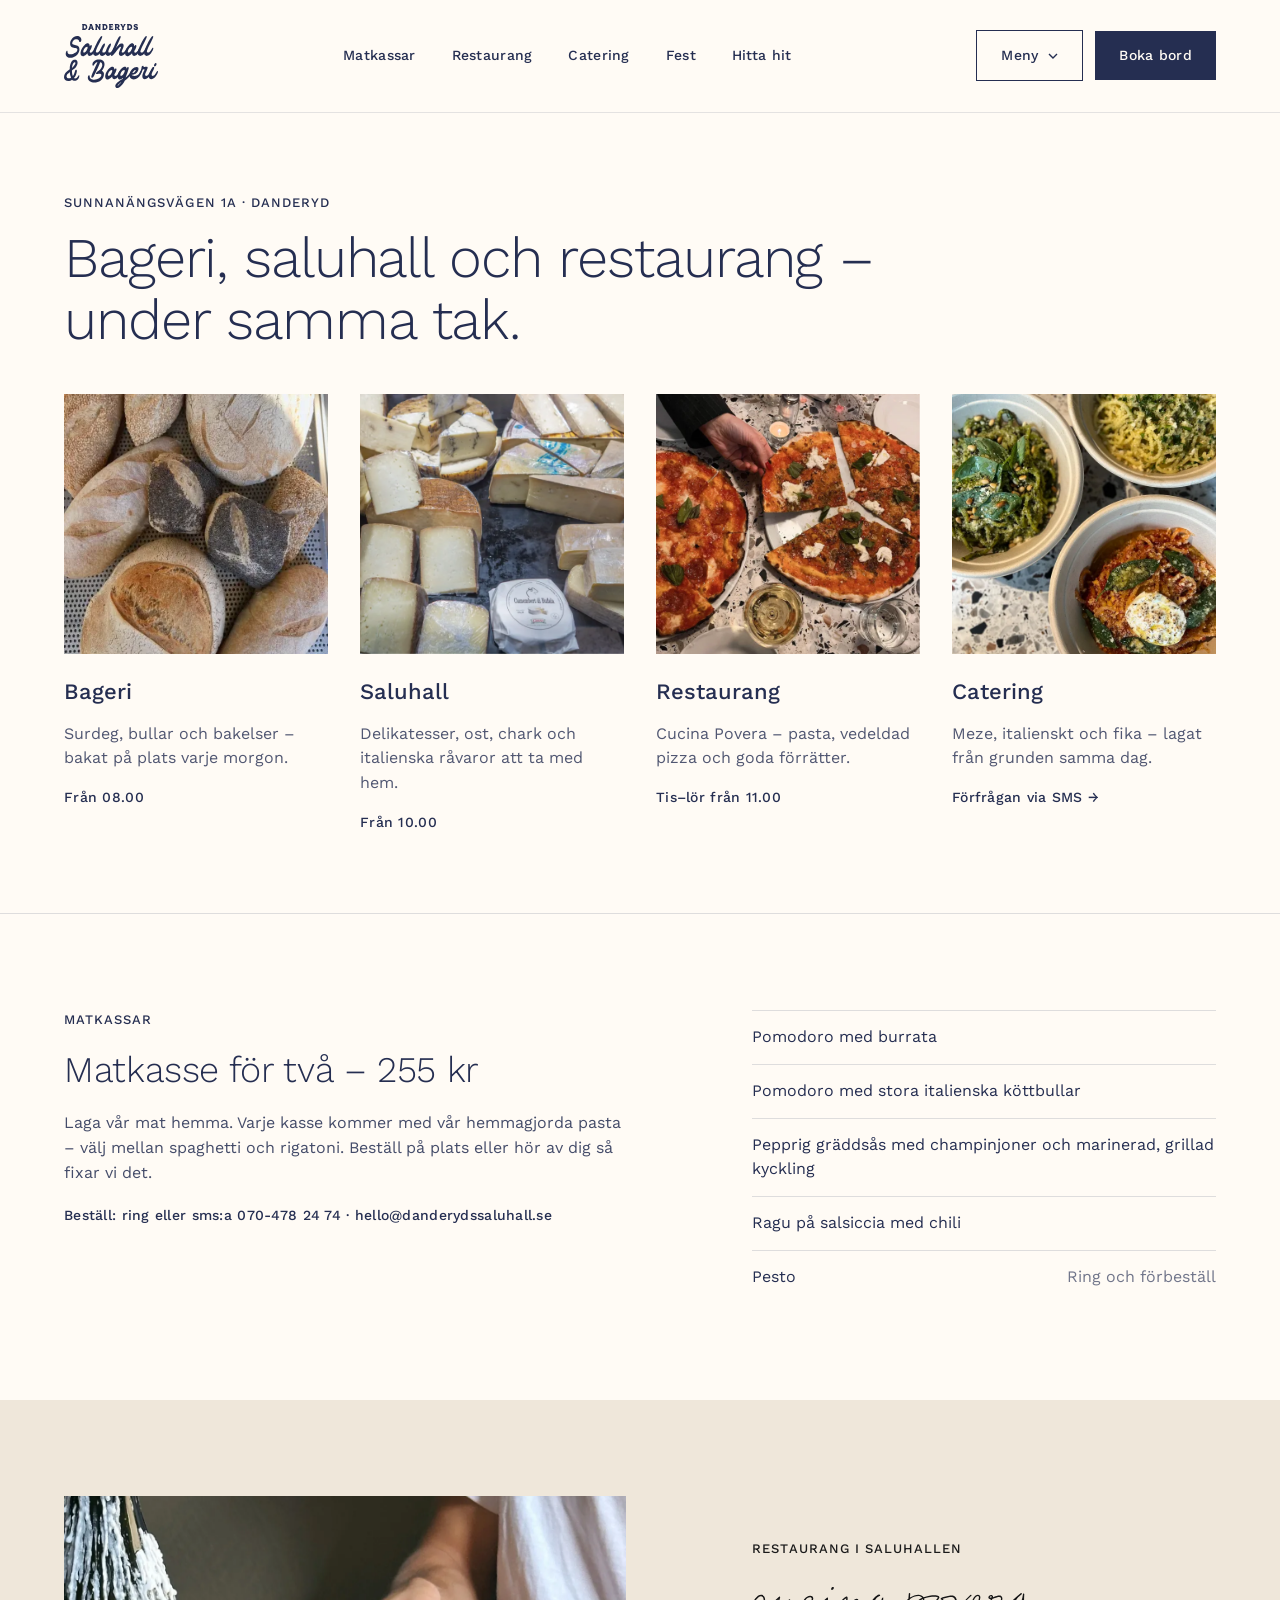
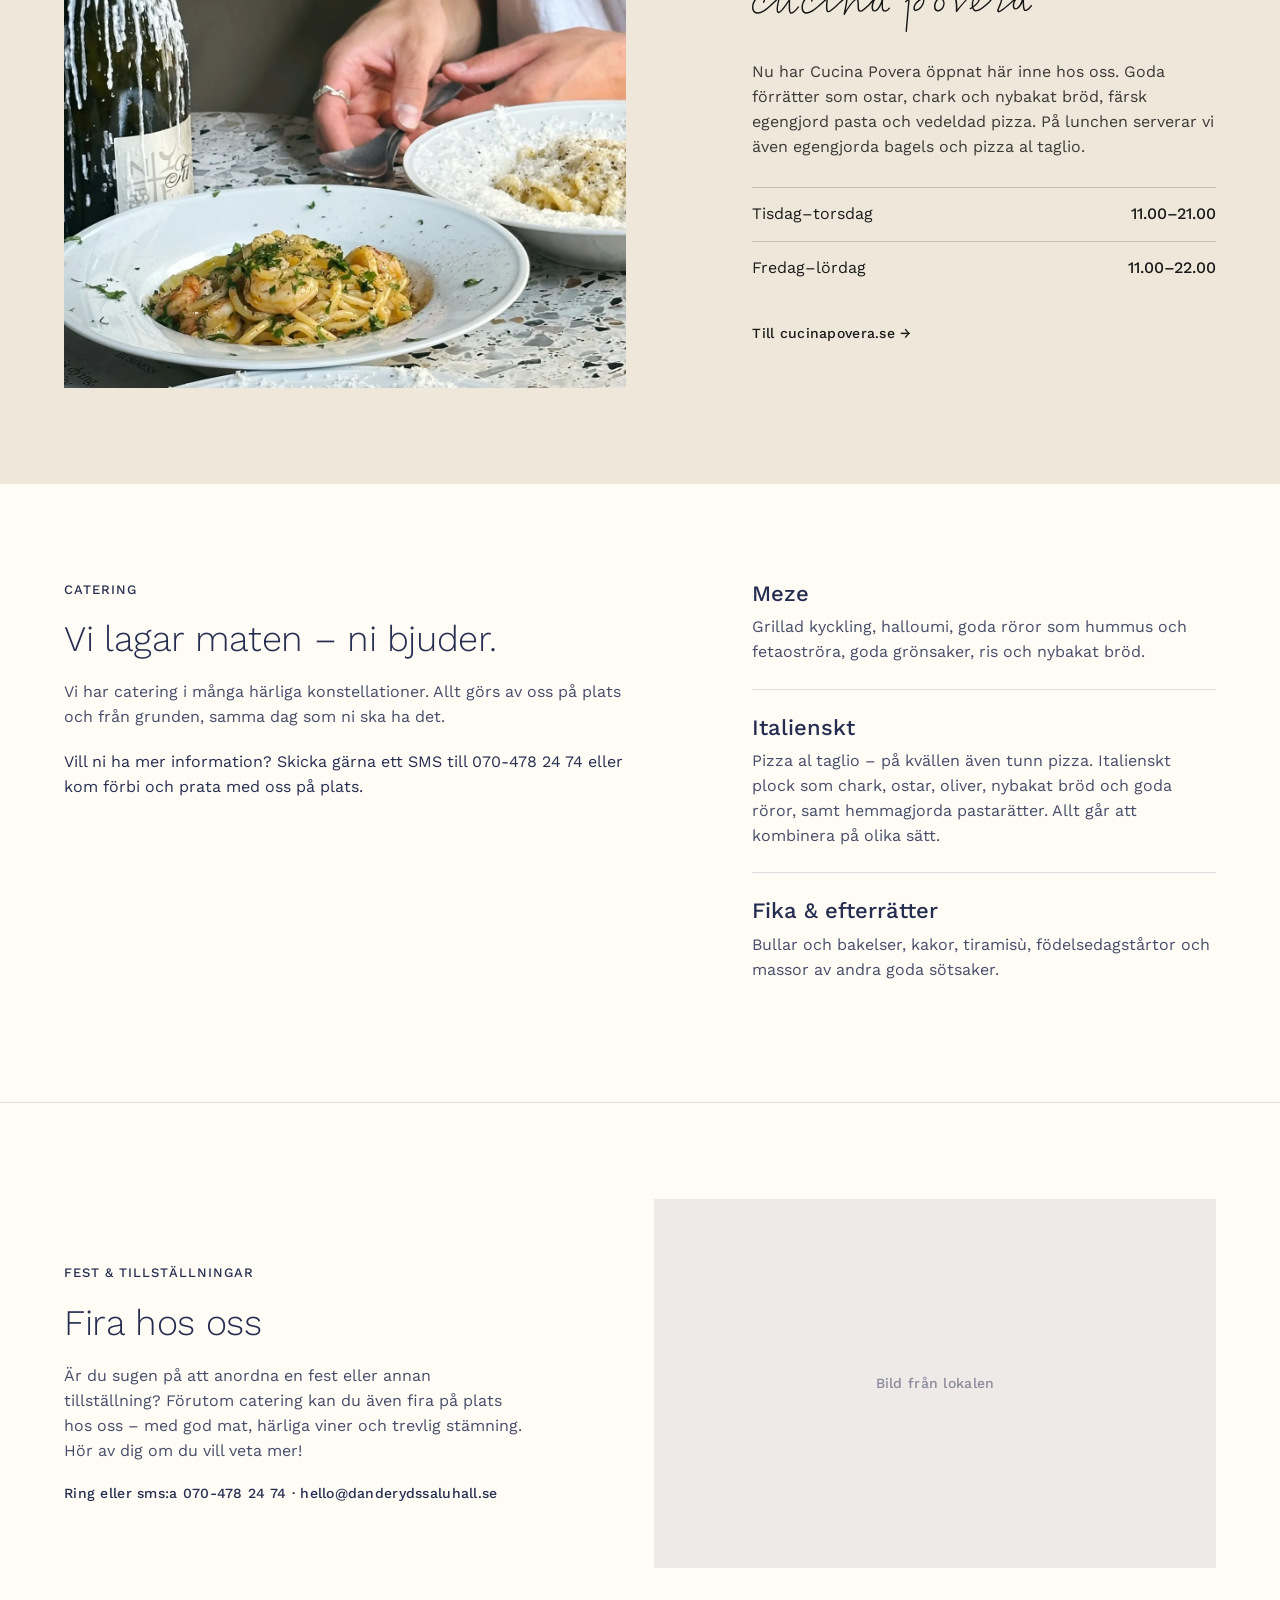
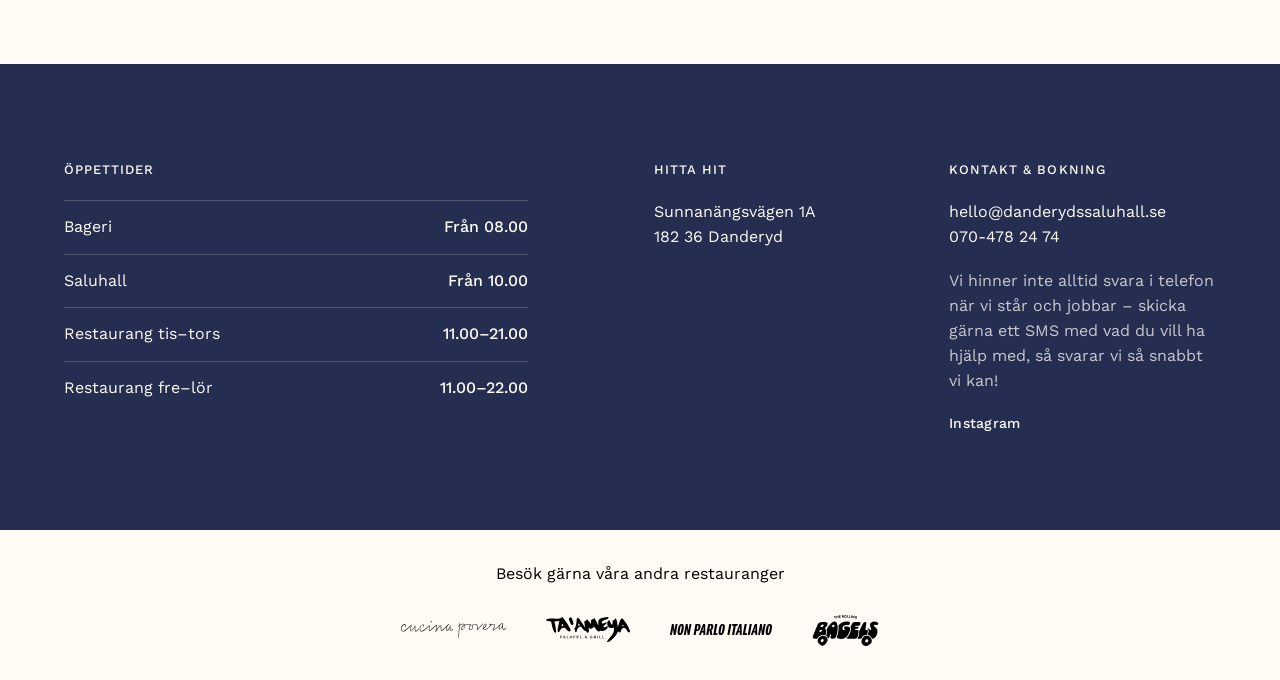
==== commit 3343cf23: "Ta bort menylänkarna i restaurangavsnittet Lunchmeny och Middagsmeny ligger kvar i navigeringens dro" ====
--- a/index.html
+++ b/index.html
@@ -23,7 +23,7 @@
   <link href="https://fonts.googleapis.com" rel="preconnect">
   <link href="https://fonts.gstatic.com" rel="preconnect" crossorigin="anonymous">
   <link href="https://fonts.googleapis.com/css2?family=Work+Sans:wght@300;400;500&amp;display=swap" rel="stylesheet">
-  <link href="css/site.css?v=3" rel="stylesheet">
+  <link href="css/site.css?v=4" rel="stylesheet">
   <link href="images/favicon.png" rel="shortcut icon" type="image/x-icon">
   <link href="images/webclip.png" rel="apple-touch-icon">
   <script src="js/site.js?v=3" defer></script>
@@ -184,10 +184,6 @@
               <dd>11.00–22.00</dd>
             </div>
           </dl>
-          <div class="restaurant_menus" data-reveal="up">
-            <a href="documents/lunchmeny.pdf" target="_blank" rel="noopener" class="text-small link-arrow"><span class="link-arrow_text">Lunchmeny</span> <span class="link-arrow_icon" aria-hidden="true">→</span></a>
-            <a href="documents/middagsmeny.pdf" target="_blank" rel="noopener" class="text-small link-arrow"><span class="link-arrow_text">Middagsmeny</span> <span class="link-arrow_icon" aria-hidden="true">→</span></a>
-          </div>
           <a href="https://www.cucinapovera.se" target="_blank" rel="noopener" class="text-small link-arrow" data-reveal="up"><span class="link-arrow_text">Till cucinapovera.se</span> <span class="link-arrow_icon" aria-hidden="true">→</span></a>
         </div>
       </div>
--- a/css/site.css
+++ b/css/site.css
@@ -625,12 +625,6 @@
   row-gap: 28px;
 }
 
-.restaurant_menus {
-  display: flex;
-  column-gap: 28px;
-  row-gap: 12px;
-}
-
 /* ---------- Catering ---------- */
 
 .packages_item {
@@ -954,10 +948,6 @@
     width: 220px;
   }
 
-  .restaurant_menus {
-    flex-direction: column;
-  }
-
   .packages_item .text-muted {
     font-size: 14px;
   }
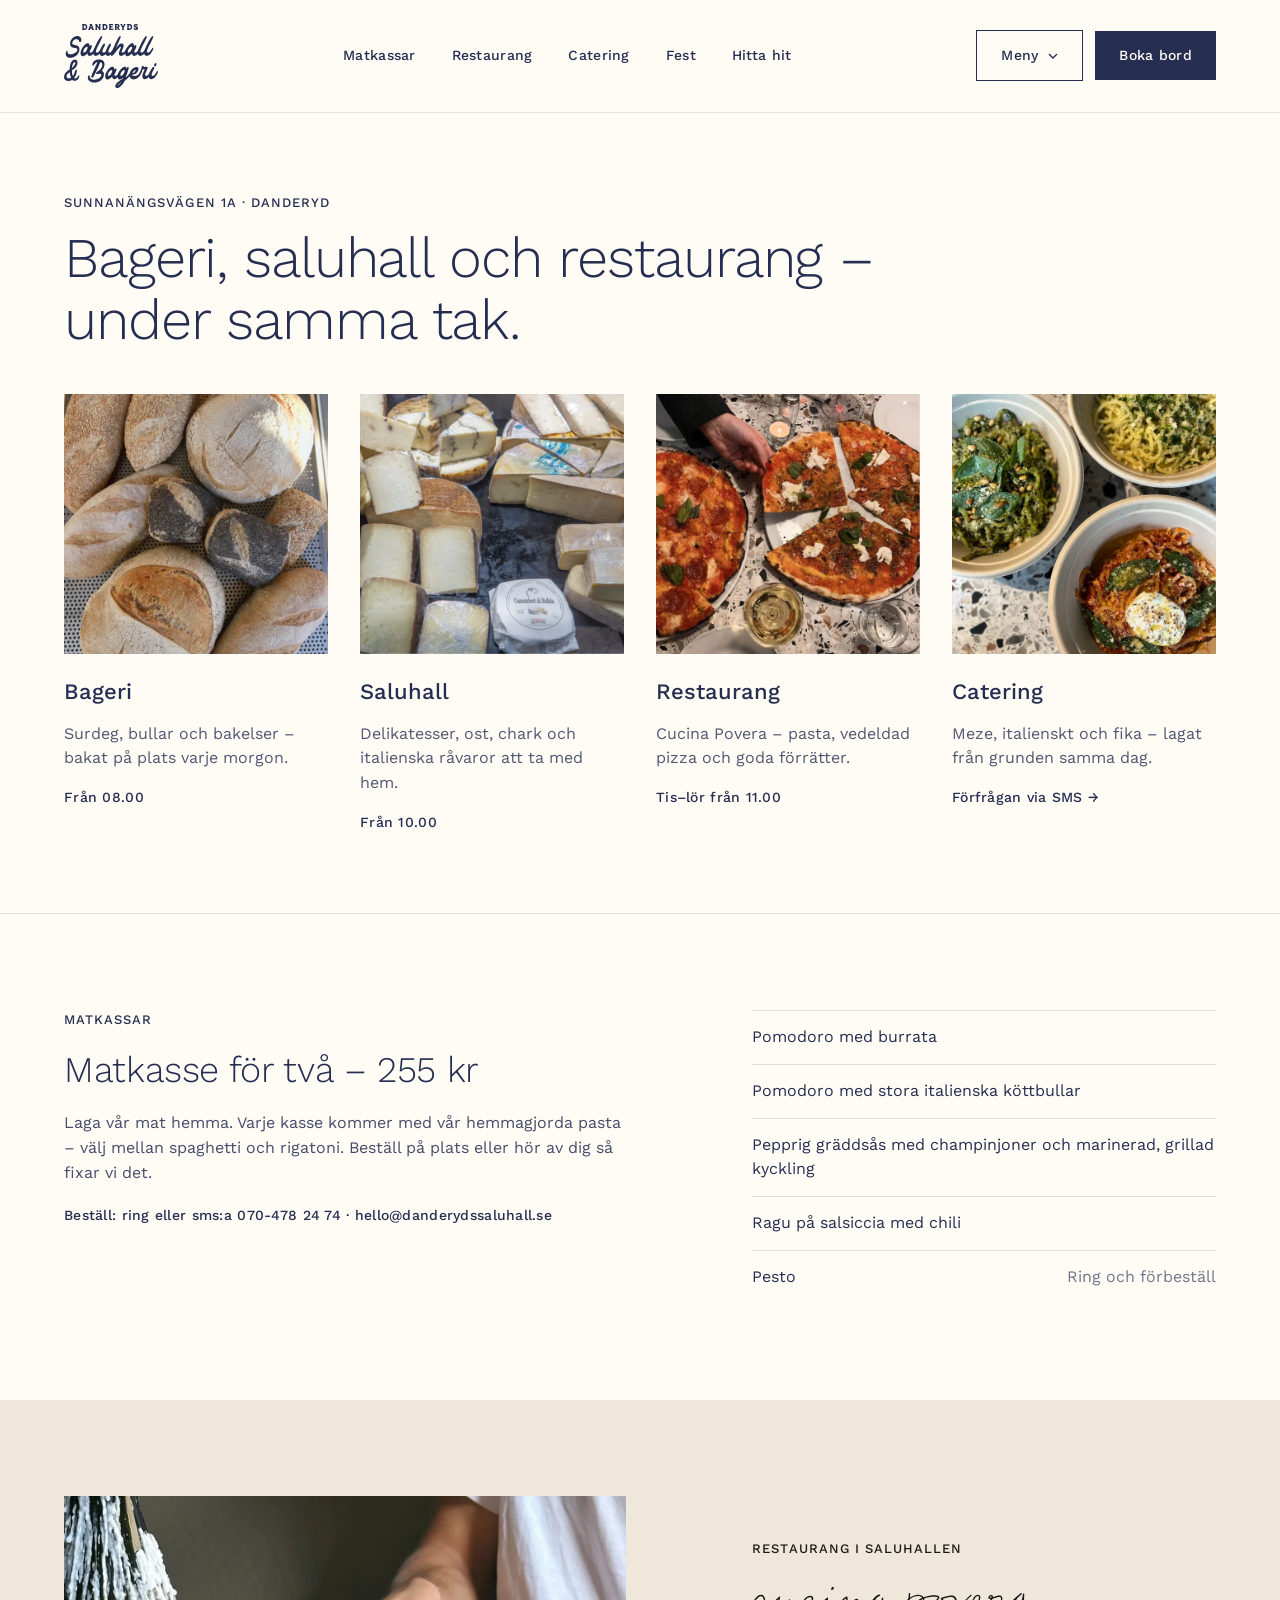
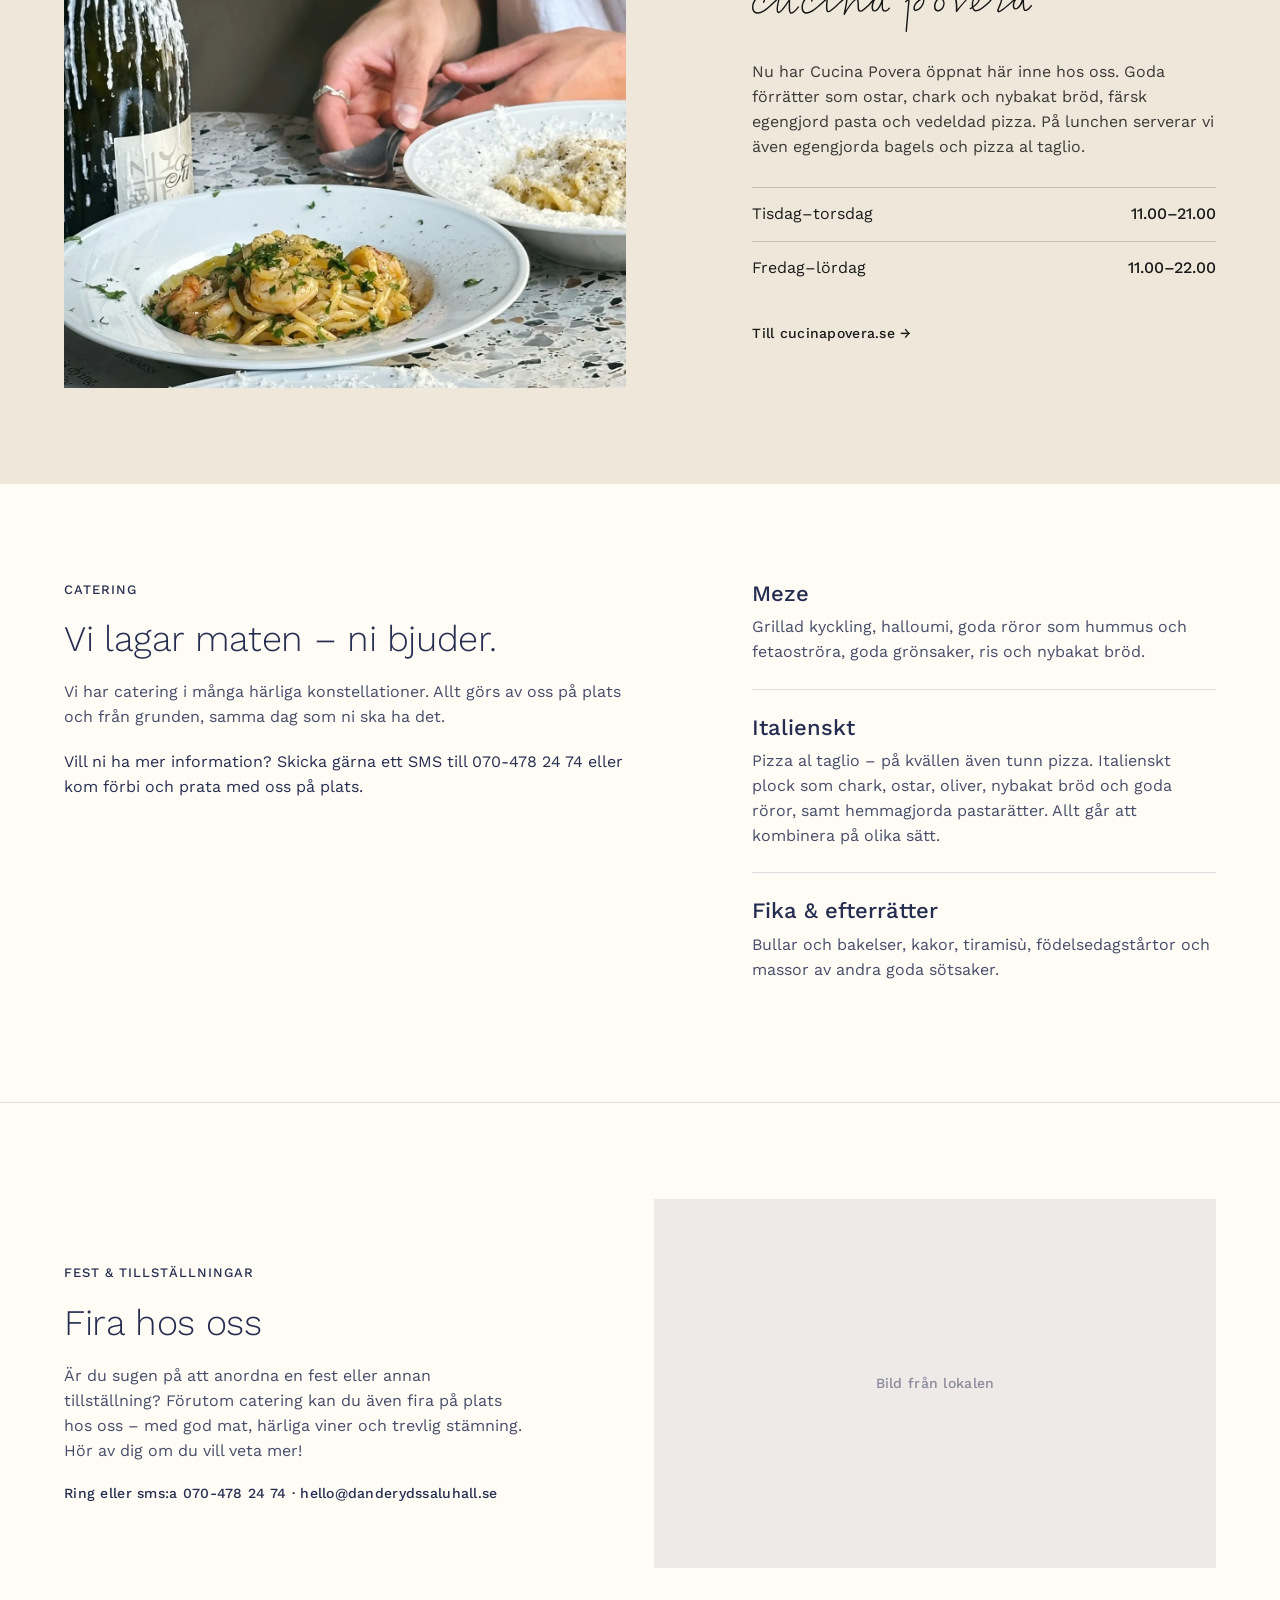
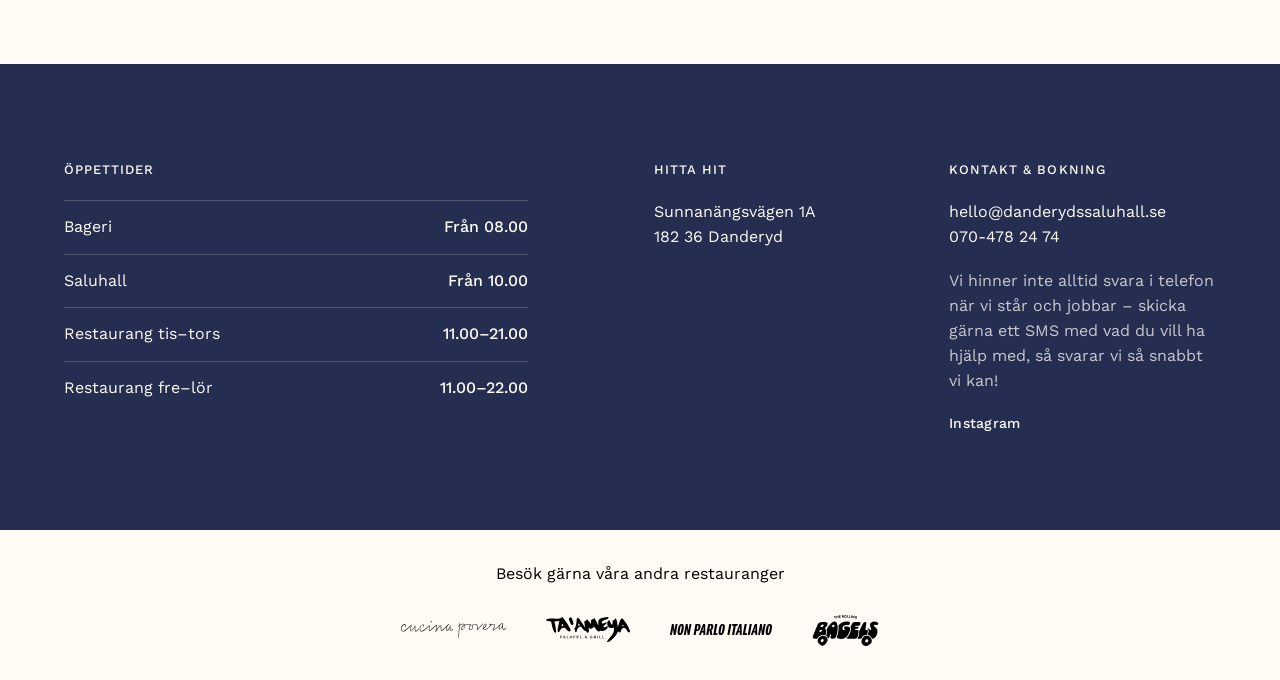
==== commit 04f34098: "Länka Instagram till @danderydssaluhall Co-Authored-By: Claude Opus 5.5 <noreply@anthropic.com>" ====
--- a/index.html
+++ b/index.html
@@ -267,8 +267,7 @@
             <a href="tel:+46704782474" class="text-link">070-478 24 74</a>
           </p>
           <p class="text-muted" data-reveal="up">Vi hinner inte alltid svara i telefon när vi står och jobbar – skicka gärna ett SMS med vad du vill ha hjälp med, så svarar vi så snabbt vi kan!</p>
-          <!-- TODO: rätt Instagram-konto saknas -->
-          <a href="#" class="text-small text-link" data-reveal="up">Instagram</a>
+          <a href="https://www.instagram.com/danderydssaluhall/" target="_blank" rel="noopener" class="text-small text-link" data-reveal="up">Instagram</a>
         </div>
       </div>
     </section>
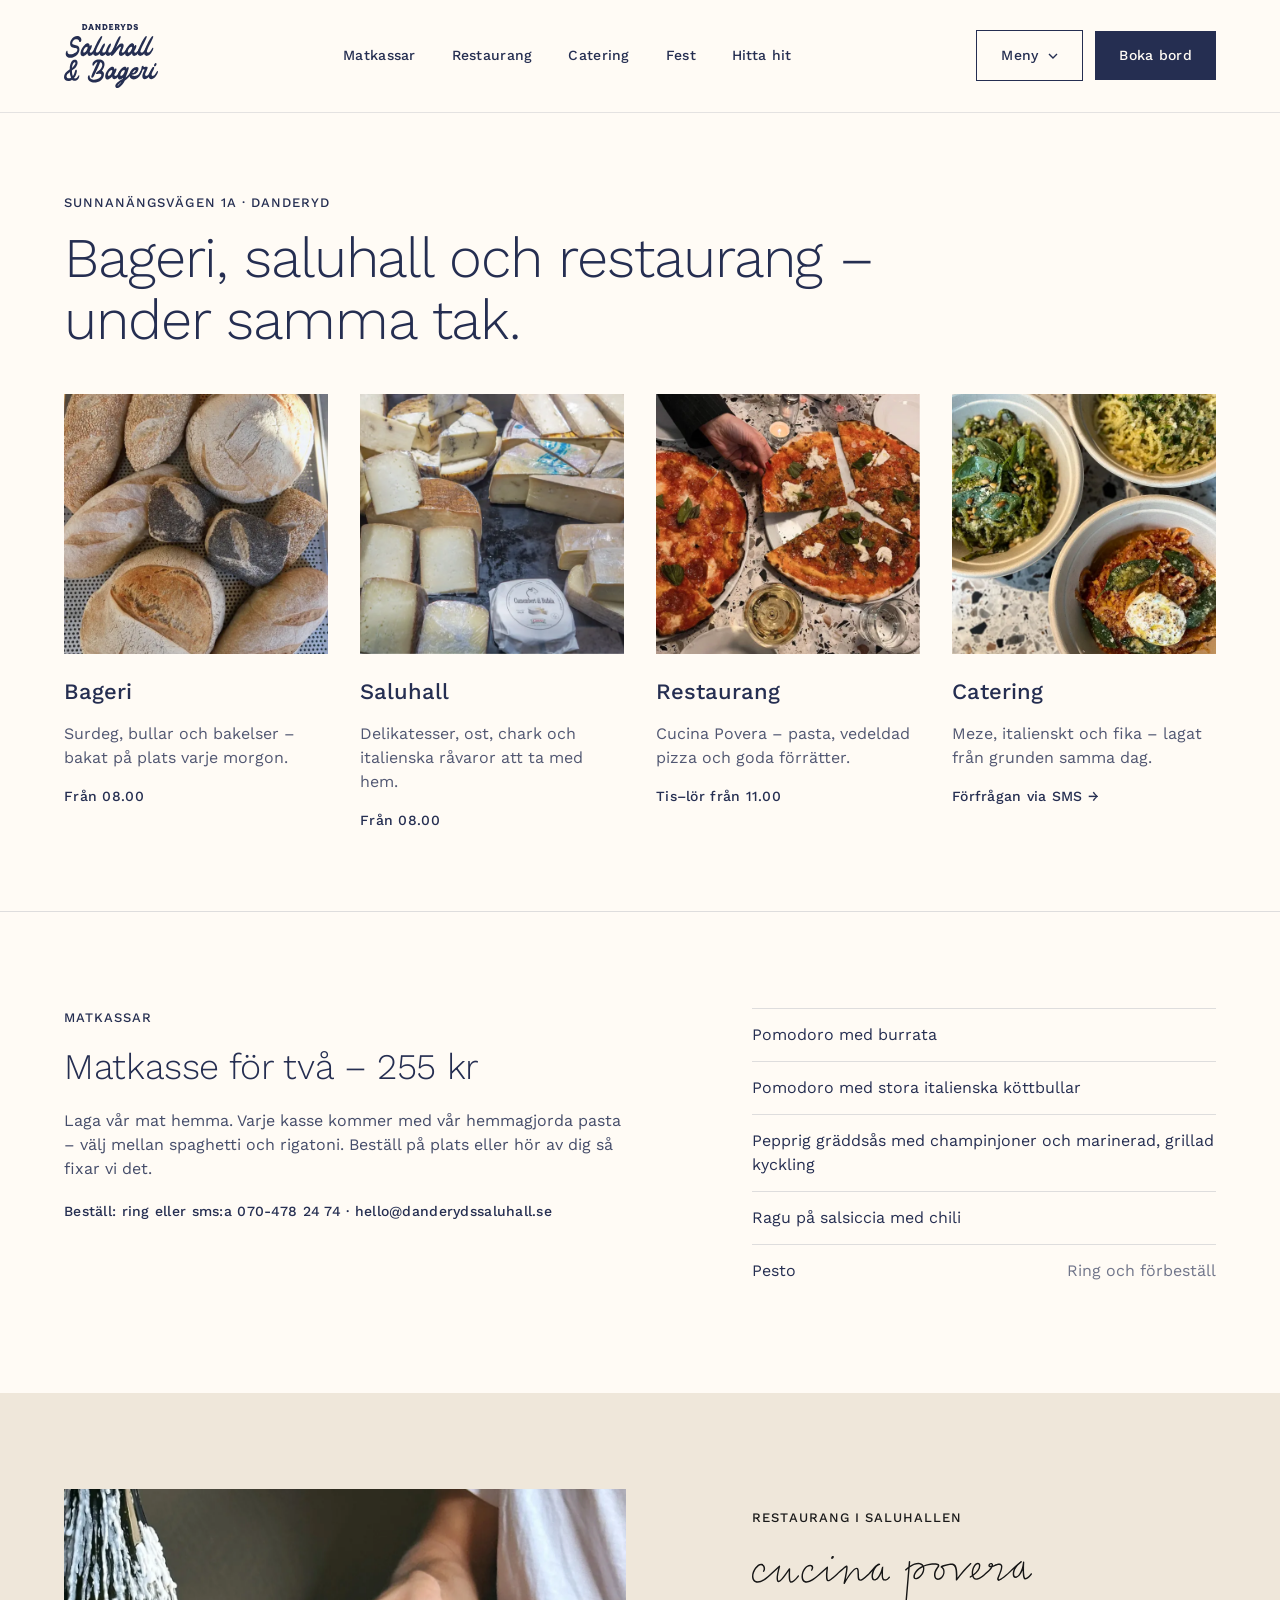
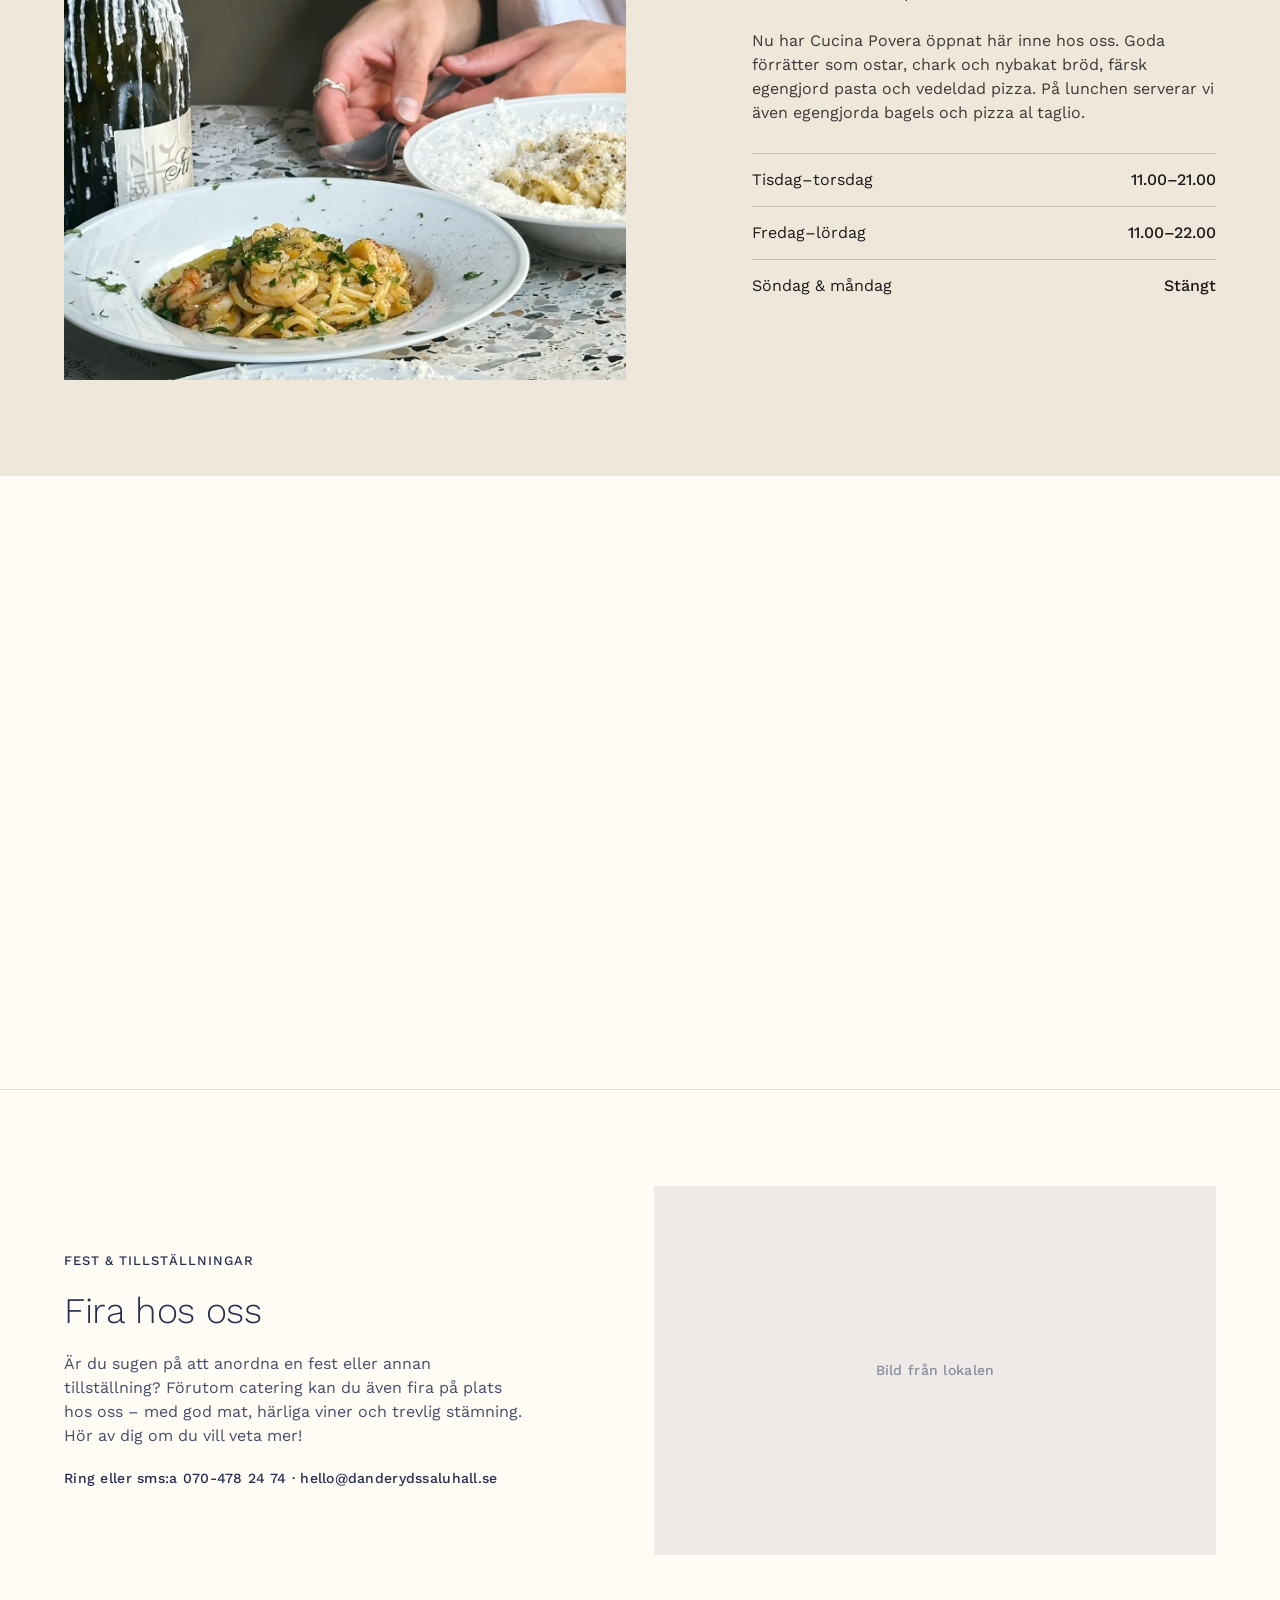
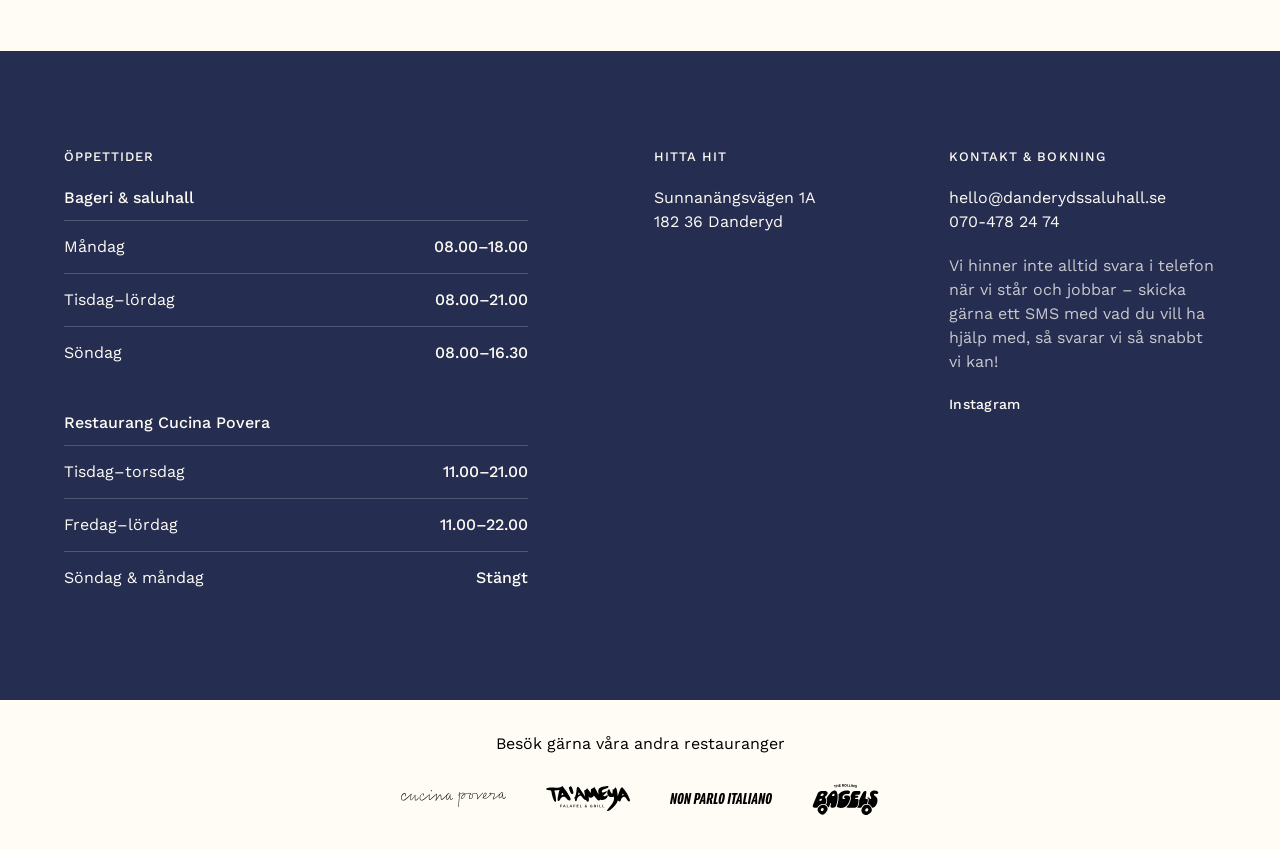
==== commit 46866c18: "Öppettider per dag och line height 1.5 enligt Figma Co-Authored-By: Claude Opus 5.5 <noreply@anthrop" ====
--- a/index.html
+++ b/index.html
@@ -23,7 +23,7 @@
   <link href="https://fonts.googleapis.com" rel="preconnect">
   <link href="https://fonts.gstatic.com" rel="preconnect" crossorigin="anonymous">
   <link href="https://fonts.googleapis.com/css2?family=Work+Sans:wght@300;400;500&amp;display=swap" rel="stylesheet">
-  <link href="css/site.css?v=4" rel="stylesheet">
+  <link href="css/site.css?v=5" rel="stylesheet">
   <link href="images/favicon.png" rel="shortcut icon" type="image/x-icon">
   <link href="images/webclip.png" rel="apple-touch-icon">
   <script src="js/site.js?v=3" defer></script>
@@ -110,7 +110,7 @@
             <div class="hero_card-text">
               <h2 class="hero_card-title">Saluhall</h2>
               <p class="hero_card-body">Delikatesser, ost, chark och italienska råvaror att ta med hem.</p>
-              <p class="text-small">Från 10.00</p>
+              <p class="text-small">Från 08.00</p>
             </div>
           </article>
 
@@ -183,6 +183,10 @@
               <dt>Fredag–lördag</dt>
               <dd>11.00–22.00</dd>
             </div>
+            <div class="rows_row">
+              <dt>Söndag &amp; måndag</dt>
+              <dd>Stängt</dd>
+            </div>
           </dl>
           <a href="https://www.cucinapovera.se" target="_blank" rel="noopener" class="text-small link-arrow" data-reveal="up"><span class="link-arrow_text">Till cucinapovera.se</span> <span class="link-arrow_icon" aria-hidden="true">→</span></a>
         </div>
@@ -235,24 +239,38 @@
       <div class="container contact">
         <div class="stack">
           <h2 class="eyebrow" data-reveal="up">Öppettider</h2>
-          <dl class="rows" data-reveal="lines">
-            <div class="rows_row">
-              <dt>Bageri</dt>
-              <dd>Från 08.00</dd>
-            </div>
-            <div class="rows_row">
-              <dt>Saluhall</dt>
-              <dd>Från 10.00</dd>
-            </div>
-            <div class="rows_row">
-              <dt>Restaurang tis–tors</dt>
-              <dd>11.00–21.00</dd>
-            </div>
-            <div class="rows_row">
-              <dt>Restaurang fre–lör</dt>
-              <dd>11.00–22.00</dd>
-            </div>
-          </dl>
+          <div class="hours">
+            <h3 class="hours_heading" data-reveal="up">Bageri &amp; saluhall</h3>
+            <dl class="rows" data-reveal="lines">
+              <div class="rows_row">
+                <dt>Måndag</dt>
+                <dd>08.00–18.00</dd>
+              </div>
+              <div class="rows_row">
+                <dt>Tisdag–lördag</dt>
+                <dd>08.00–21.00</dd>
+              </div>
+              <div class="rows_row">
+                <dt>Söndag</dt>
+                <dd>08.00–16.30</dd>
+              </div>
+            </dl>
+            <h3 class="hours_heading" data-reveal="up">Restaurang Cucina Povera</h3>
+            <dl class="rows" data-reveal="lines">
+              <div class="rows_row">
+                <dt>Tisdag–torsdag</dt>
+                <dd>11.00–21.00</dd>
+              </div>
+              <div class="rows_row">
+                <dt>Fredag–lördag</dt>
+                <dd>11.00–22.00</dd>
+              </div>
+              <div class="rows_row">
+                <dt>Söndag &amp; måndag</dt>
+                <dd>Stängt</dd>
+              </div>
+            </dl>
+          </div>
         </div>
 
         <div class="stack contact_find" id="hitta-hit">
--- a/css/site.css
+++ b/css/site.css
@@ -51,7 +51,7 @@
   font-family: "Work Sans", system-ui, sans-serif;
   font-size: 16px;
   font-weight: 400;
-  line-height: 1.55;
+  line-height: 1.5;
   -webkit-font-smoothing: antialiased;
   -moz-osx-font-smoothing: grayscale;
   text-rendering: optimizeLegibility;
@@ -654,6 +654,21 @@
 
 /* ---------- Öppettider & kontakt ---------- */
 
+.hours {
+  width: 100%;
+}
+
+.hours_heading {
+  padding-bottom: 10px;
+  font-size: 16px;
+  font-weight: 500;
+  line-height: 1.5;
+}
+
+.hours_heading:not(:first-child) {
+  padding-top: 32px;
+}
+
 /* 528 / 448 / 336 med 144 och 32 luft till vänster om kolumn två och tre */
 .contact {
   display: grid;
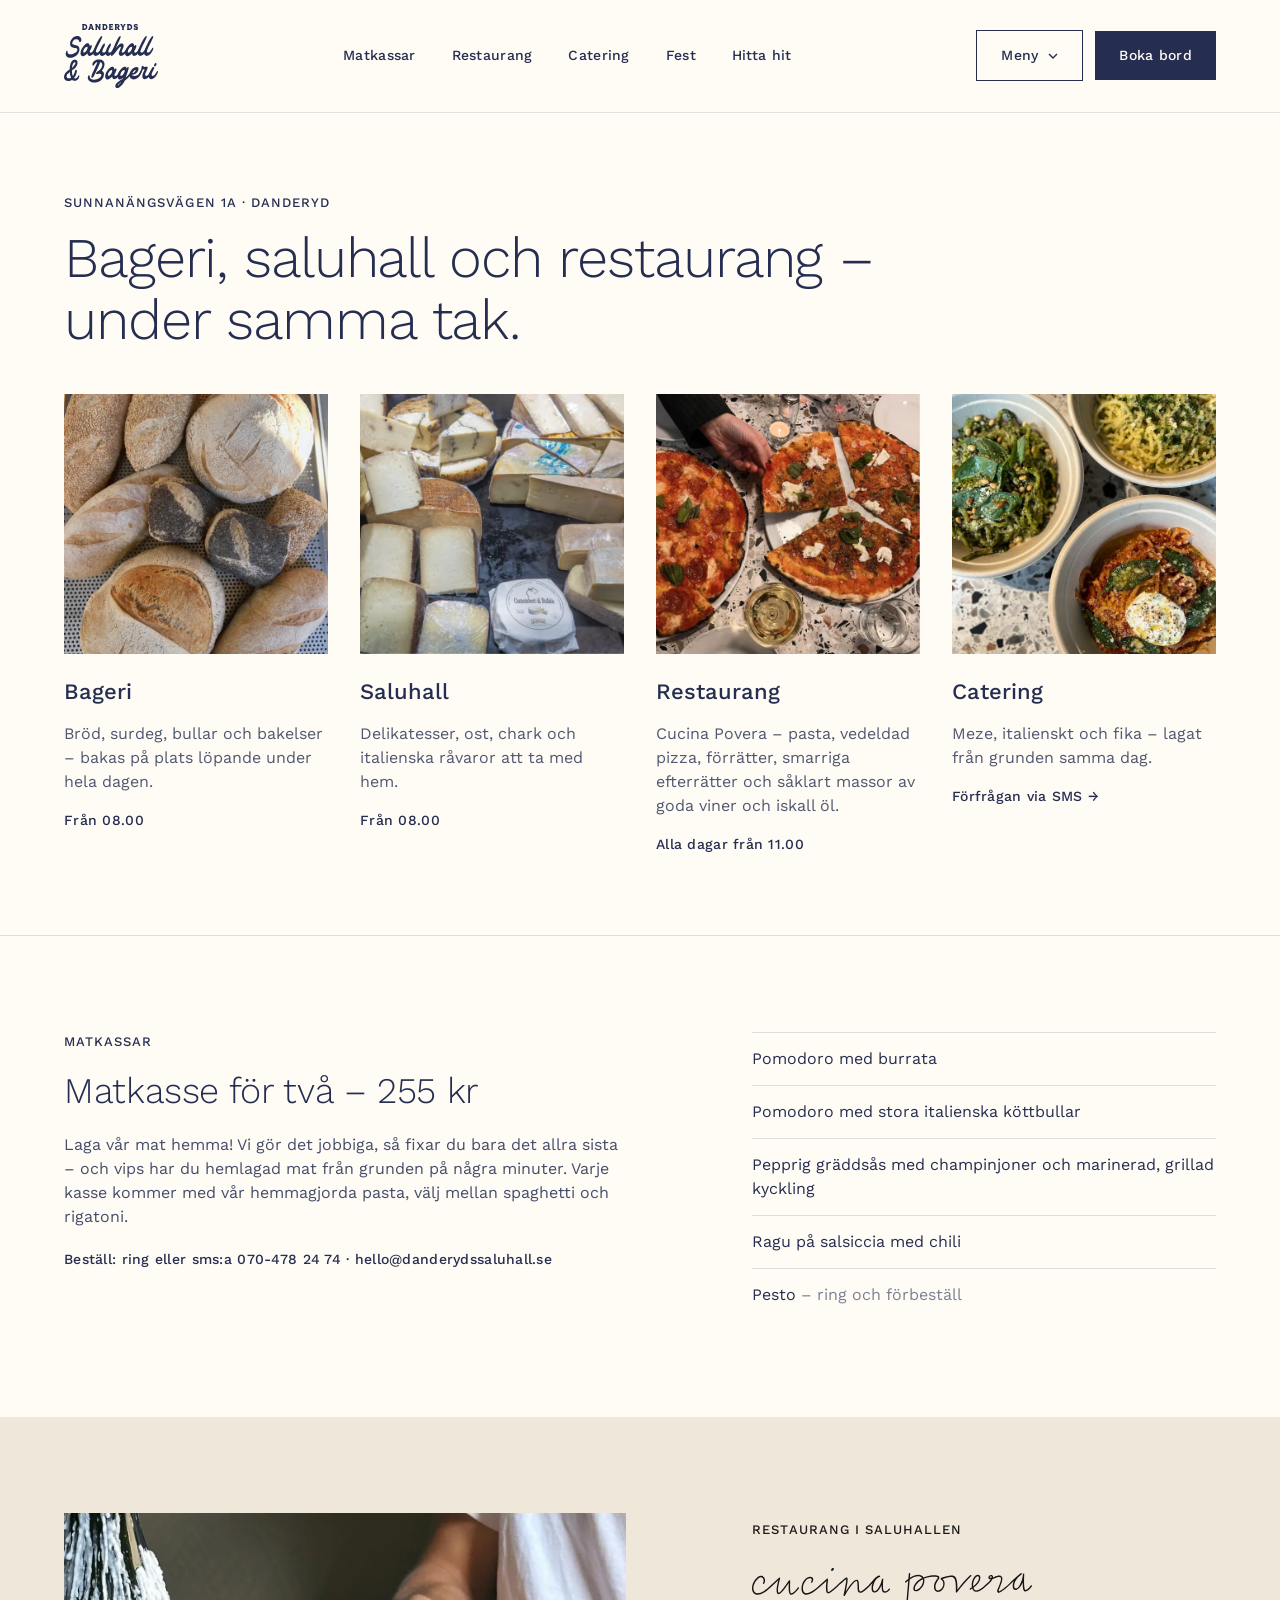
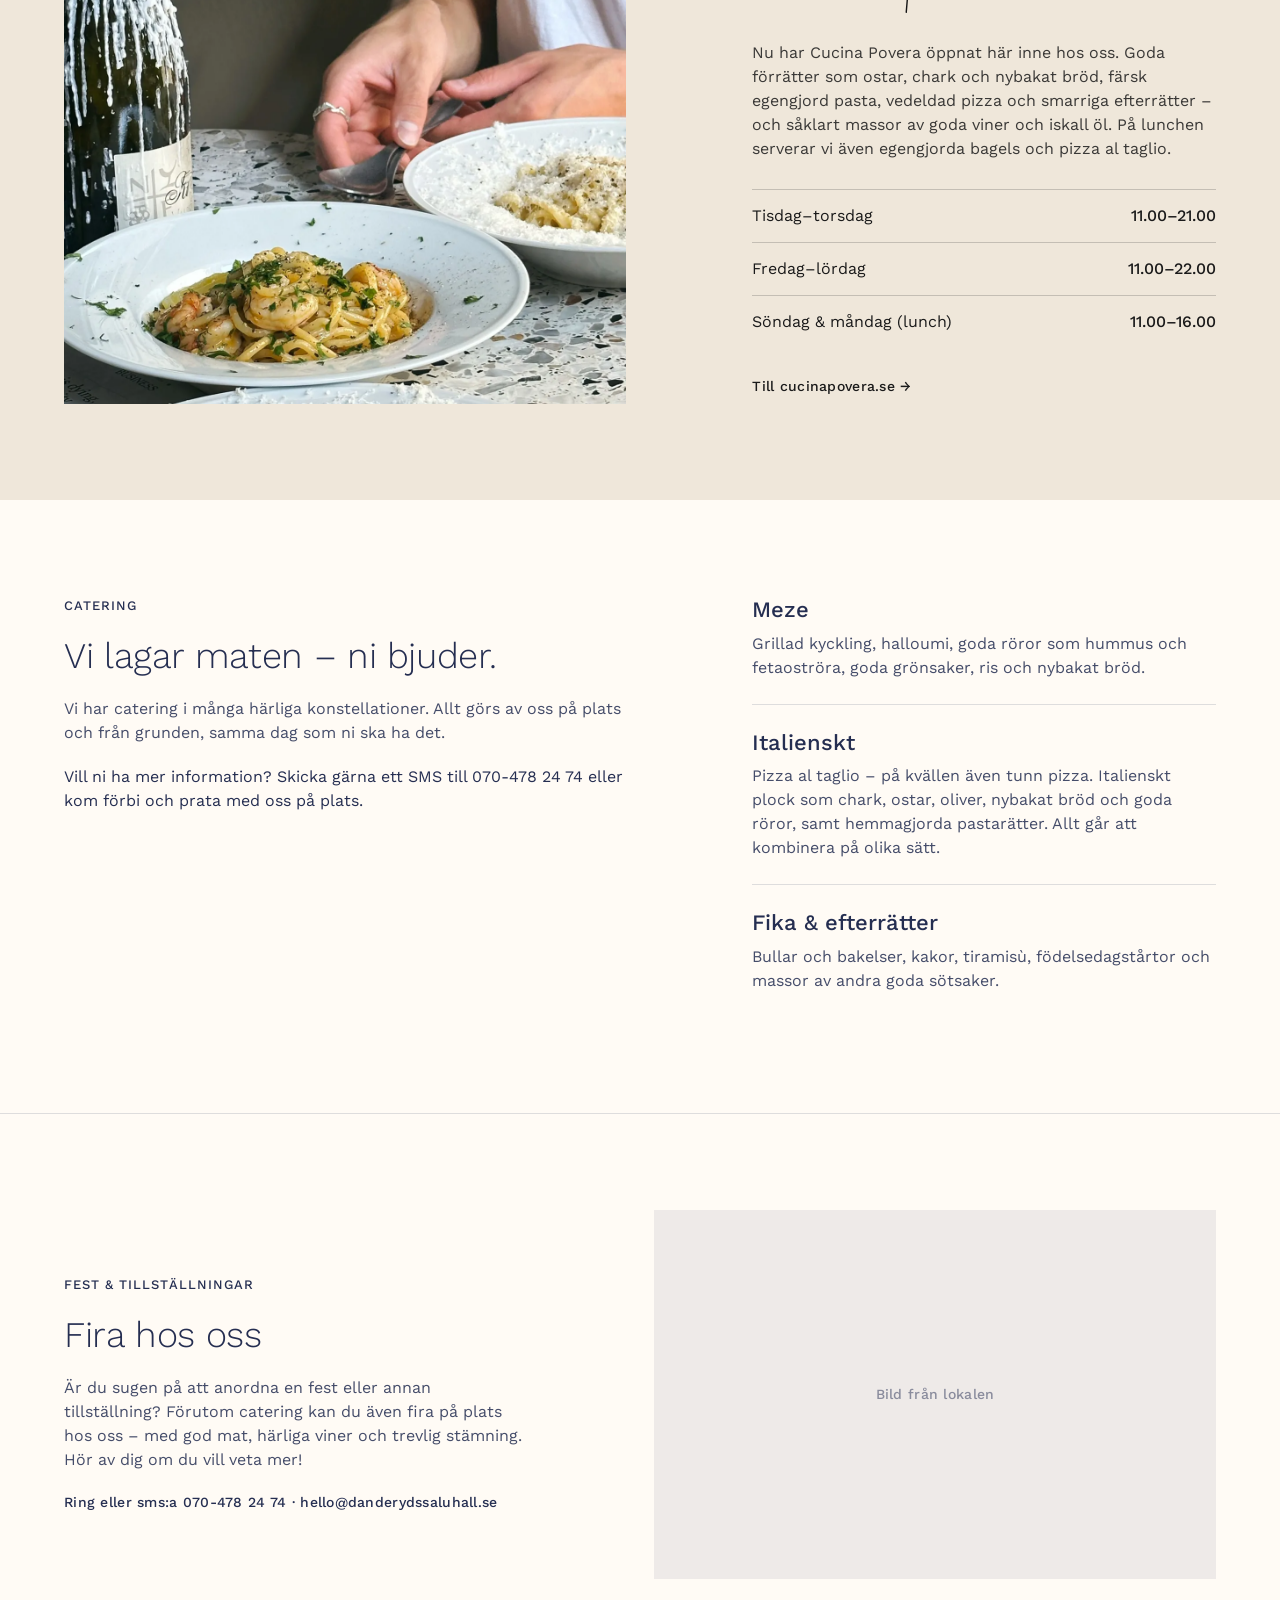
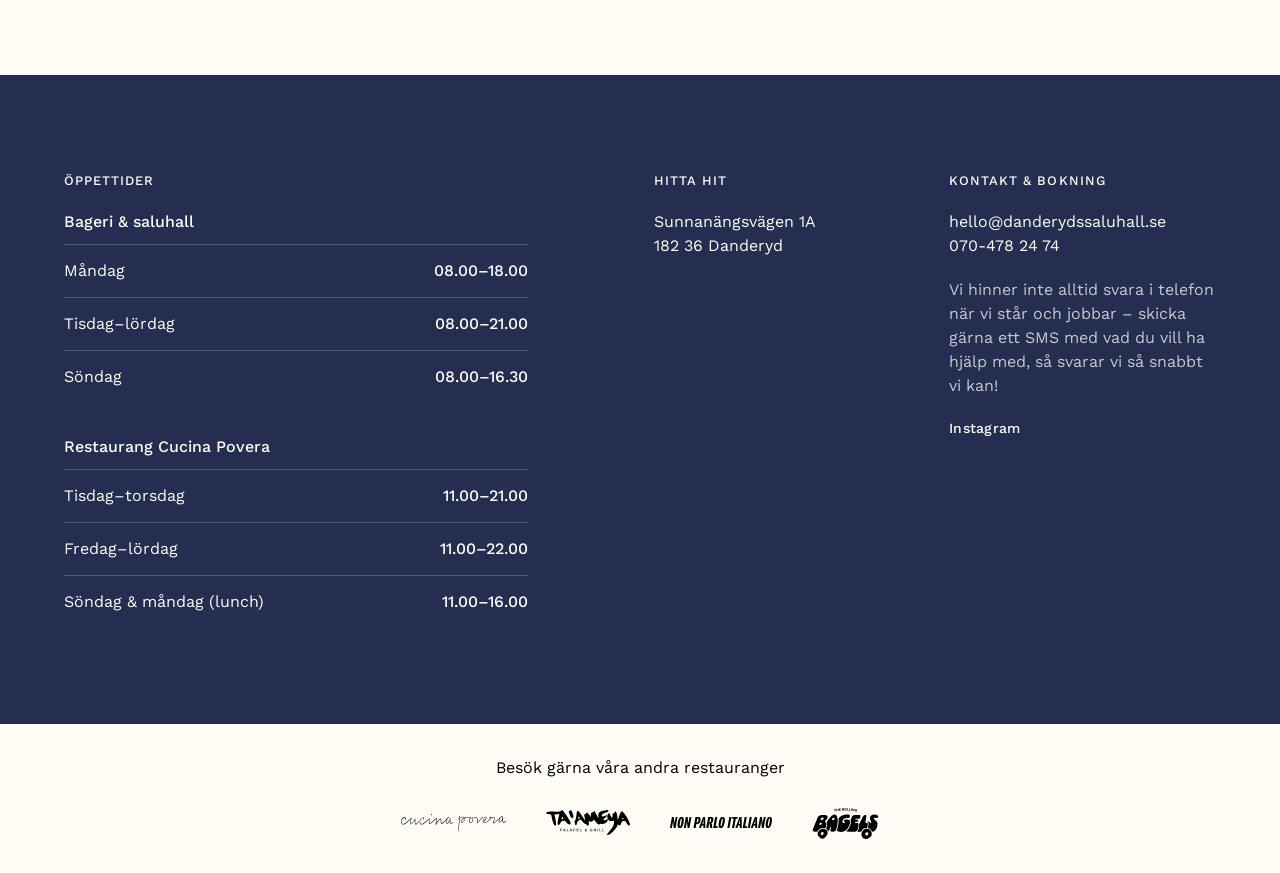
==== commit 8c7be045: "Textuppdateringar enligt Figma: bageri, restaurang, matkassar och söndag-måndag lunch Co-Authored-By" ====
--- a/index.html
+++ b/index.html
@@ -23,7 +23,7 @@
   <link href="https://fonts.googleapis.com" rel="preconnect">
   <link href="https://fonts.gstatic.com" rel="preconnect" crossorigin="anonymous">
   <link href="https://fonts.googleapis.com/css2?family=Work+Sans:wght@300;400;500&amp;display=swap" rel="stylesheet">
-  <link href="css/site.css?v=5" rel="stylesheet">
+  <link href="css/site.css?v=6" rel="stylesheet">
   <link href="images/favicon.png" rel="shortcut icon" type="image/x-icon">
   <link href="images/webclip.png" rel="apple-touch-icon">
   <script src="js/site.js?v=3" defer></script>
@@ -98,7 +98,7 @@
             </picture>
             <div class="hero_card-text">
               <h2 class="hero_card-title">Bageri</h2>
-              <p class="hero_card-body">Surdeg, bullar och bakelser – bakat på plats varje morgon.</p>
+              <p class="hero_card-body">Bröd, surdeg, bullar och bakelser – bakas på plats löpande under hela dagen.</p>
               <p class="text-small">Från 08.00</p>
             </div>
           </article>
@@ -120,8 +120,8 @@
             </picture>
             <div class="hero_card-text">
               <h2 class="hero_card-title">Restaurang</h2>
-              <p class="hero_card-body">Cucina Povera – pasta, vedeldad pizza och goda förrätter.</p>
-              <p class="text-small">Tis–lör från 11.00</p>
+              <p class="hero_card-body">Cucina Povera – pasta, vedeldad pizza, förrätter, smarriga efterrätter och såklart massor av goda viner och iskall öl.</p>
+              <p class="text-small">Alla dagar från 11.00</p>
             </div>
           </article>
 
@@ -144,7 +144,7 @@
         <div class="stack">
           <p class="eyebrow" data-reveal="up">Matkassar</p>
           <h2 class="heading-l" data-reveal="up">Matkasse för två – 255 kr</h2>
-          <p class="text-muted" data-reveal="up">Laga vår mat hemma. Varje kasse kommer med vår hemmagjorda pasta – välj mellan spaghetti och rigatoni. Beställ på plats eller hör av dig så fixar vi det.</p>
+          <p class="text-muted" data-reveal="up">Laga vår mat hemma! Vi gör det jobbiga, så fixar du bara det allra sista – och vips har du hemlagad mat från grunden på några minuter. Varje kasse kommer med vår hemmagjorda pasta, välj mellan spaghetti och rigatoni.</p>
           <p class="text-small" data-reveal="up">Beställ: ring eller sms:a <a href="tel:+46704782474" class="text-link">070-478 24 74</a> · <a href="mailto:hello@danderydssaluhall.se" class="text-link">hello@danderydssaluhall.se</a></p>
         </div>
 
@@ -154,8 +154,7 @@
           <li class="rows_row">Pepprig gräddsås med champinjoner och marinerad, grillad kyckling</li>
           <li class="rows_row">Ragu på salsiccia med chili</li>
           <li class="rows_row">
-            <span>Pesto</span>
-            <a href="tel:+46704782474" class="rows_note text-link">Ring och förbeställ</a>
+            <span>Pesto <span class="rows_note">– <a href="tel:+46704782474" class="text-link">ring och förbeställ</a></span></span>
           </li>
         </ul>
       </div>
@@ -173,7 +172,7 @@
             <img src="images/v2/cucina-povera-logo-1.svg" alt="" class="cp-logo_a">
             <img src="images/v2/cucina-povera-logo-2.svg" alt="" class="cp-logo_b">
           </div>
-          <p class="text-muted" data-reveal="up">Nu har Cucina Povera öppnat här inne hos oss. Goda förrätter som ostar, chark och nybakat bröd, färsk egengjord pasta och vedeldad pizza. På lunchen serverar vi även egengjorda bagels och pizza al taglio.</p>
+          <p class="text-muted" data-reveal="up">Nu har Cucina Povera öppnat här inne hos oss. Goda förrätter som ostar, chark och nybakat bröd, färsk egengjord pasta, vedeldad pizza och smarriga efterrätter – och såklart massor av goda viner och iskall öl. På lunchen serverar vi även egengjorda bagels och pizza al taglio.</p>
           <dl class="rows" data-reveal="lines">
             <div class="rows_row">
               <dt>Tisdag–torsdag</dt>
@@ -184,8 +183,8 @@
               <dd>11.00–22.00</dd>
             </div>
             <div class="rows_row">
-              <dt>Söndag &amp; måndag</dt>
-              <dd>Stängt</dd>
+              <dt>Söndag &amp; måndag (lunch)</dt>
+              <dd>11.00–16.00</dd>
             </div>
           </dl>
           <a href="https://www.cucinapovera.se" target="_blank" rel="noopener" class="text-small link-arrow" data-reveal="up"><span class="link-arrow_text">Till cucinapovera.se</span> <span class="link-arrow_icon" aria-hidden="true">→</span></a>
@@ -266,8 +265,8 @@
                 <dd>11.00–22.00</dd>
               </div>
               <div class="rows_row">
-                <dt>Söndag &amp; måndag</dt>
-                <dd>Stängt</dd>
+                <dt>Söndag &amp; måndag (lunch)</dt>
+                <dd>11.00–16.00</dd>
               </div>
             </dl>
           </div>
--- a/css/site.css
+++ b/css/site.css
@@ -603,7 +603,7 @@
 }
 
 .rows_note {
-  color: rgba(37, 46, 81, 0.65);
+  color: rgba(37, 46, 81, 0.6);
   white-space: nowrap;
 }
 
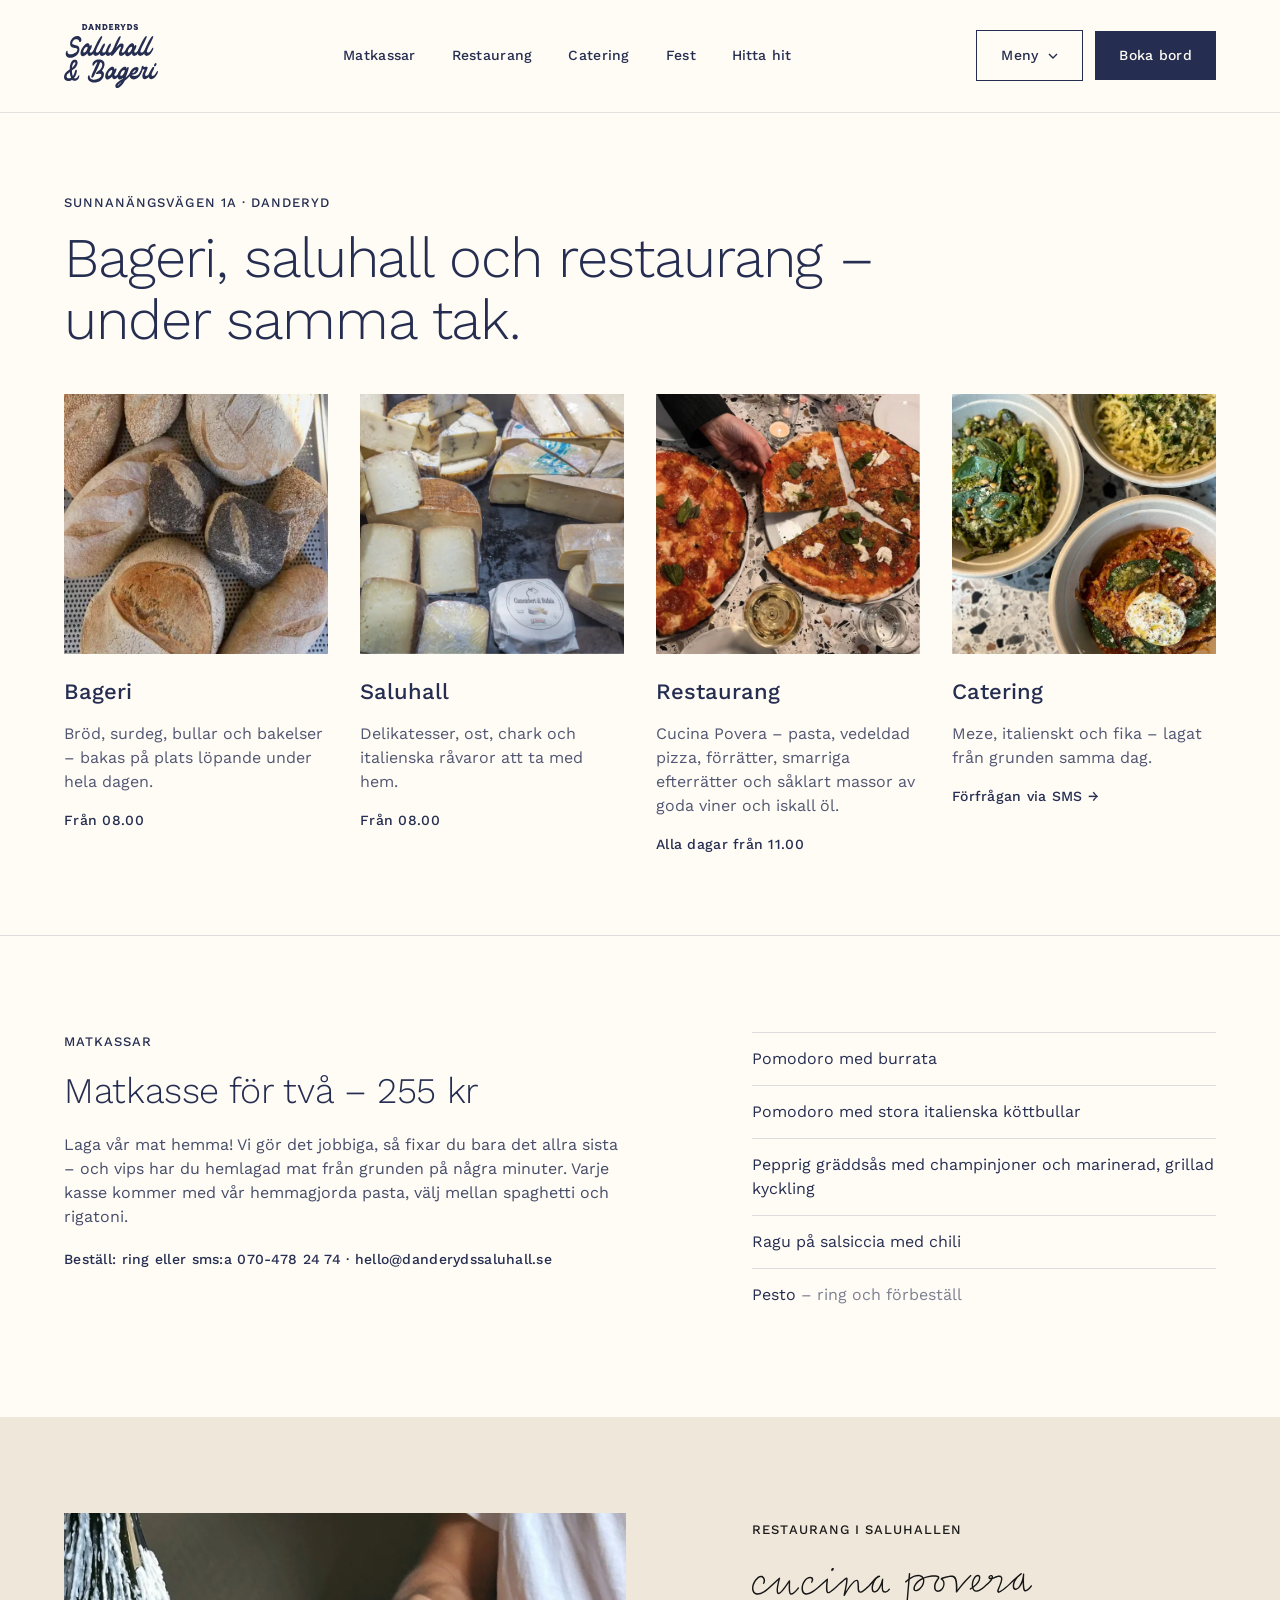
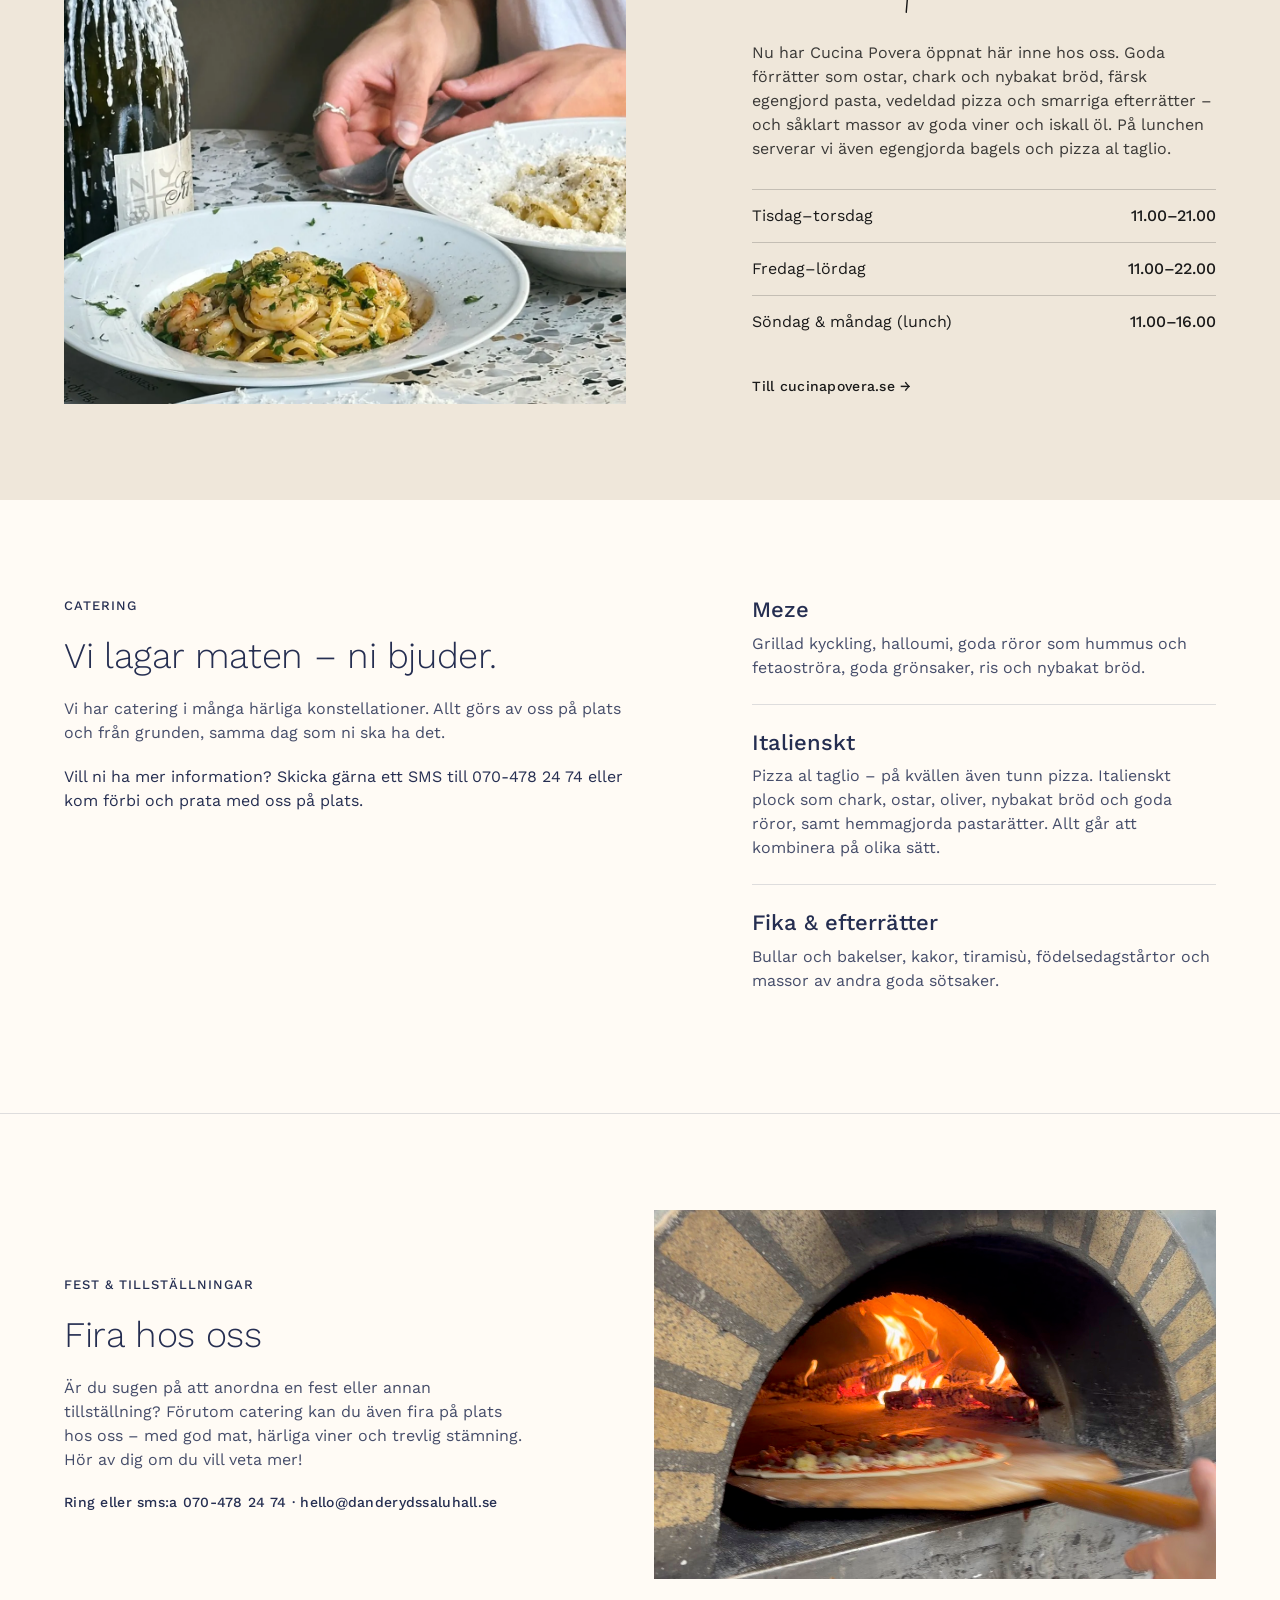
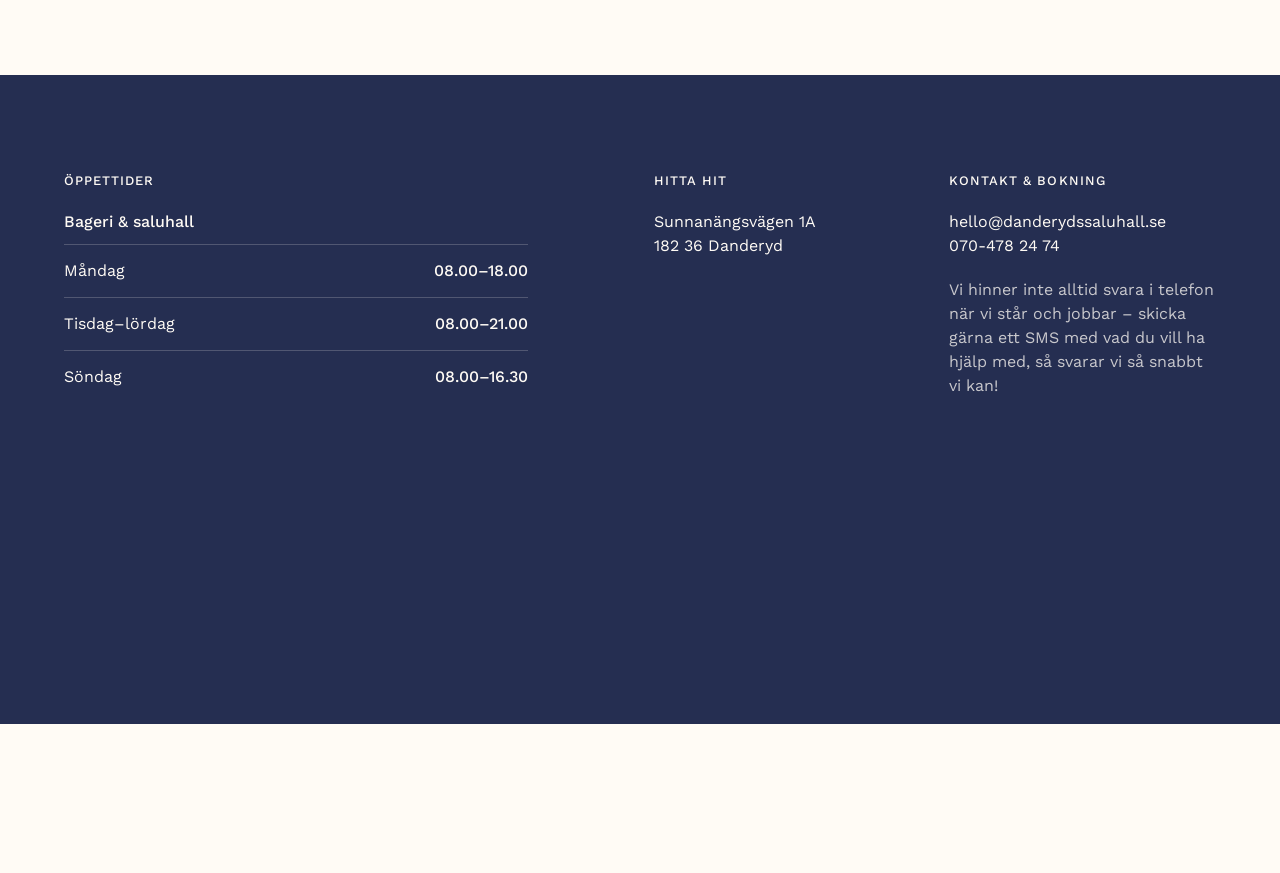
==== commit 723f0611: "Fest-bild: tyst videoloop från pizzaugnen Co-Authored-By: Claude Opus 5.5 <noreply@anthropic.com>" ====
--- a/index.html
+++ b/index.html
@@ -23,10 +23,10 @@
   <link href="https://fonts.googleapis.com" rel="preconnect">
   <link href="https://fonts.gstatic.com" rel="preconnect" crossorigin="anonymous">
   <link href="https://fonts.googleapis.com/css2?family=Work+Sans:wght@300;400;500&amp;display=swap" rel="stylesheet">
-  <link href="css/site.css?v=6" rel="stylesheet">
+  <link href="css/site.css?v=7" rel="stylesheet">
   <link href="images/favicon.png" rel="shortcut icon" type="image/x-icon">
   <link href="images/webclip.png" rel="apple-touch-icon">
-  <script src="js/site.js?v=3" defer></script>
+  <script src="js/site.js?v=4" defer></script>
 </head>
 <body>
   <header class="nav">
@@ -227,9 +227,8 @@
           <p class="text-small" data-reveal="up">Ring eller sms:a <a href="tel:+46704782474" class="text-link">070-478 24 74</a> · <a href="mailto:hello@danderydssaluhall.se" class="text-link">hello@danderydssaluhall.se</a></p>
         </div>
 
-        <!-- Platshållare tills vi har en bild från lokalen -->
         <div class="party_image" data-reveal="image">
-          <p class="text-small">Bild från lokalen</p>
+          <video src="images/v2/fest.mp4" poster="images/v2/fest-poster.jpg" autoplay muted loop playsinline preload="auto" aria-hidden="true"></video>
         </div>
       </div>
     </section>
--- a/css/site.css
+++ b/css/site.css
@@ -644,12 +644,16 @@
 /* ---------- Fest ---------- */
 
 .party_image {
-  display: flex;
-  align-items: center;
-  justify-content: center;
   aspect-ratio: 640 / 420;
+  overflow: hidden;
   background-color: rgba(37, 46, 81, 0.08);
-  color: rgba(37, 46, 81, 0.5);
+}
+
+.party_image video {
+  display: block;
+  width: 100%;
+  height: 100%;
+  object-fit: cover;
 }
 
 /* ---------- Öppettider & kontakt ---------- */
@@ -759,6 +763,7 @@
 }
 
 .js [data-reveal="image"] img,
+.js [data-reveal="image"] video,
 .js [data-reveal="card"] img {
   transform: scale(1.06);
   transition: transform 1.8s var(--ease);
@@ -785,6 +790,7 @@
 }
 
 .js [data-reveal].is-visible img,
+.js [data-reveal].is-visible video,
 .js [data-reveal="lines"].is-visible > *::before {
   transform: none;
 }
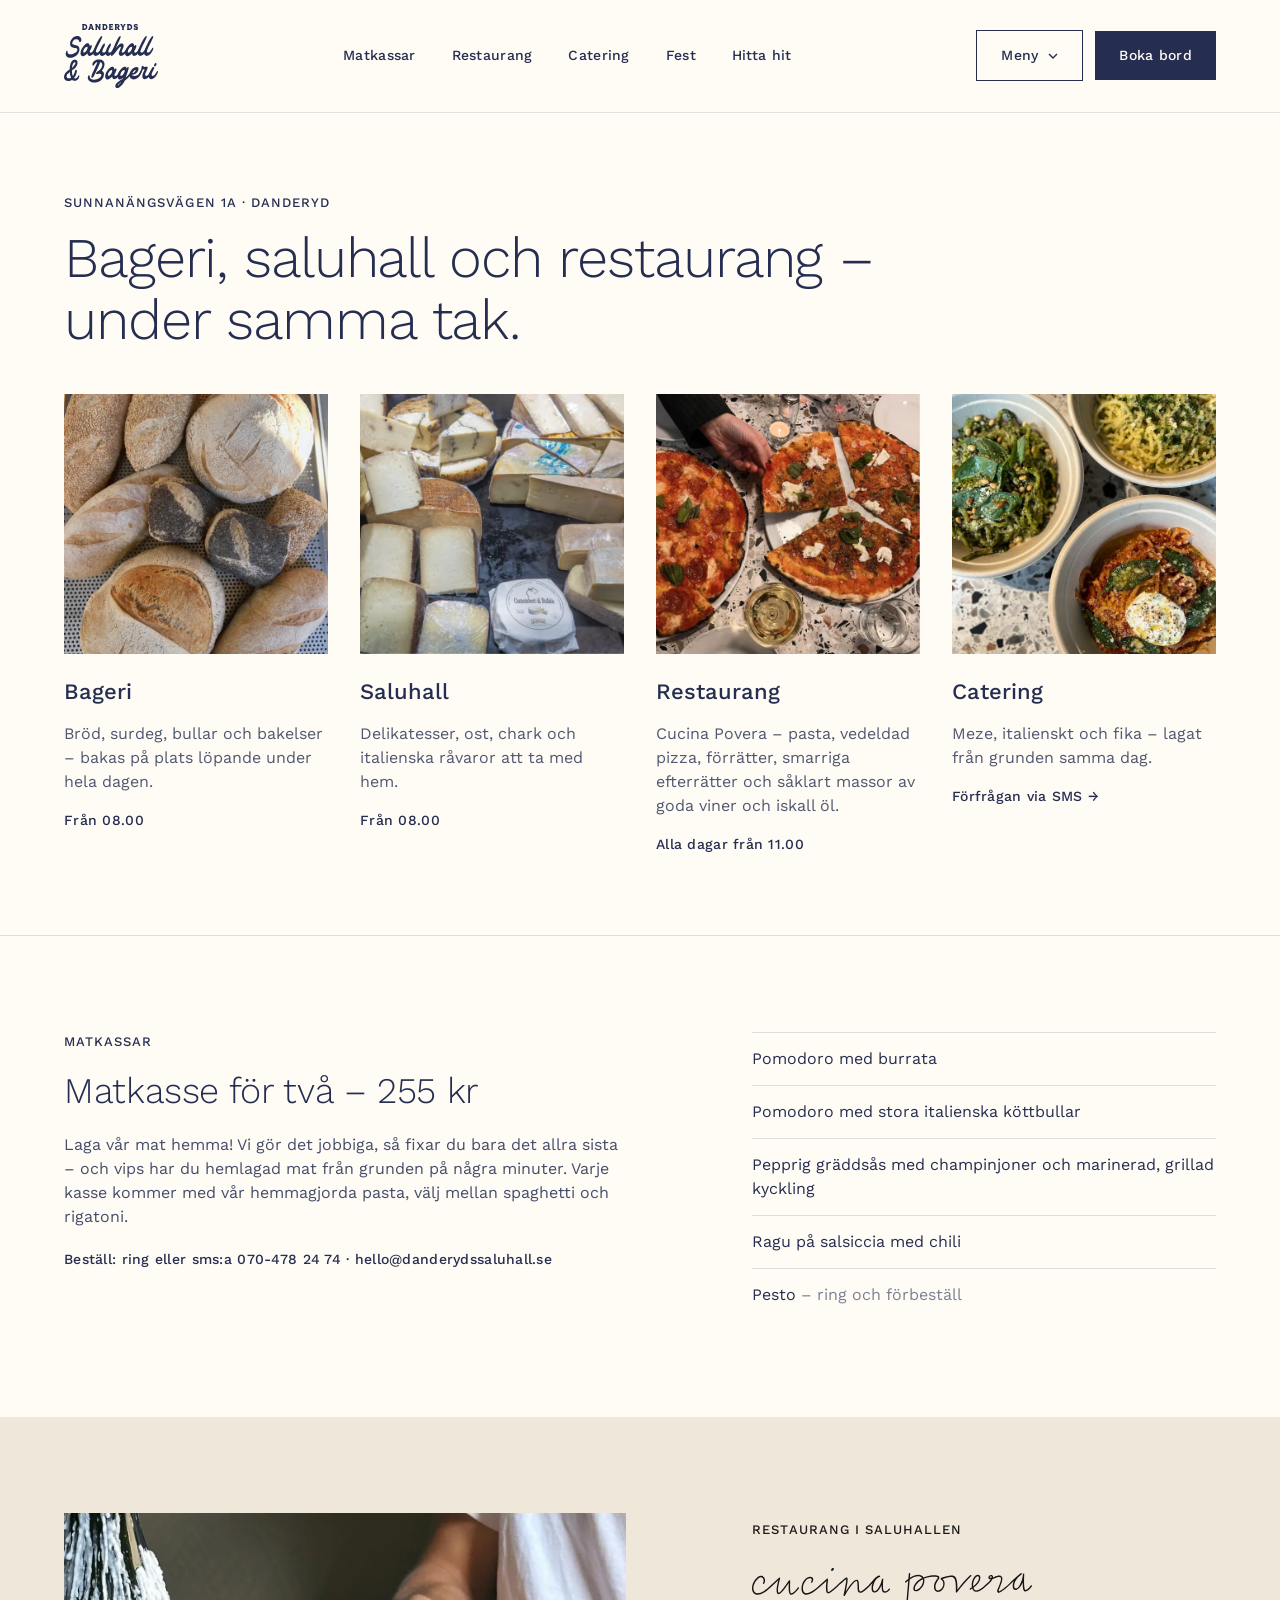
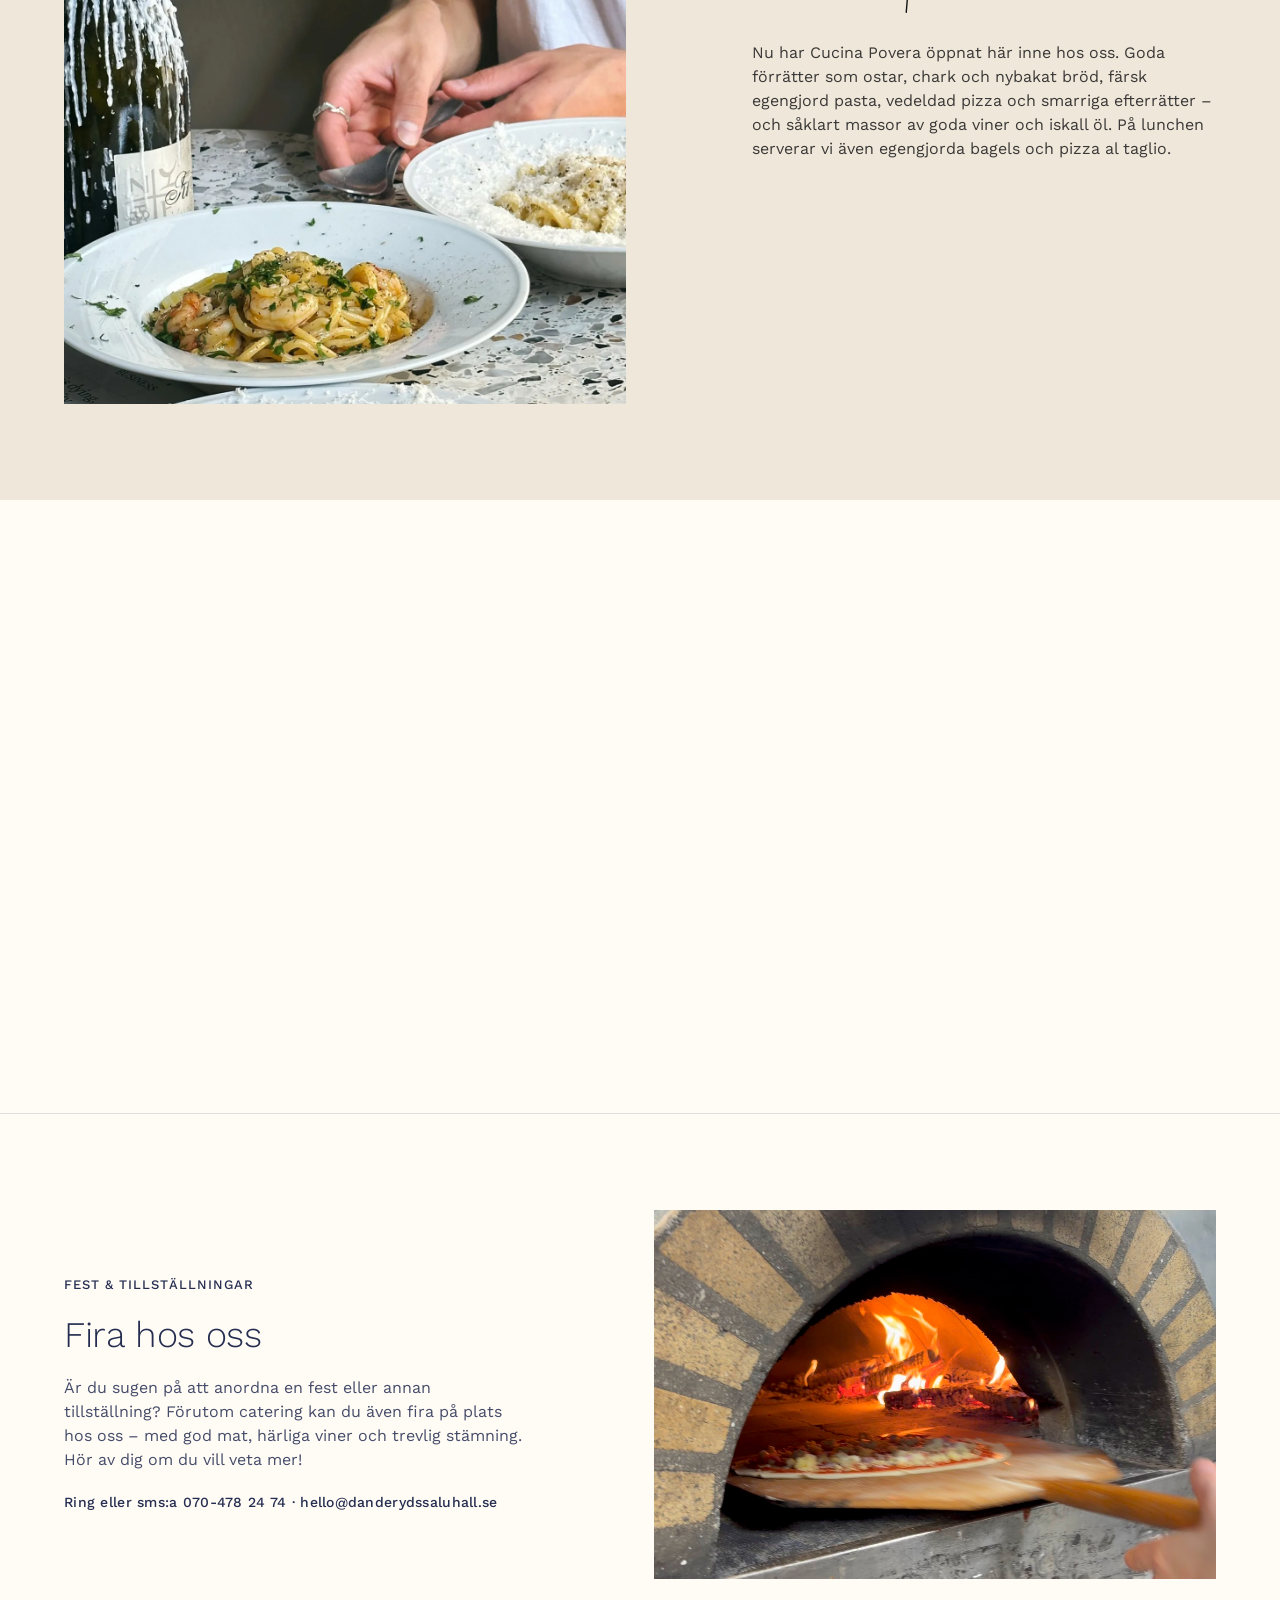
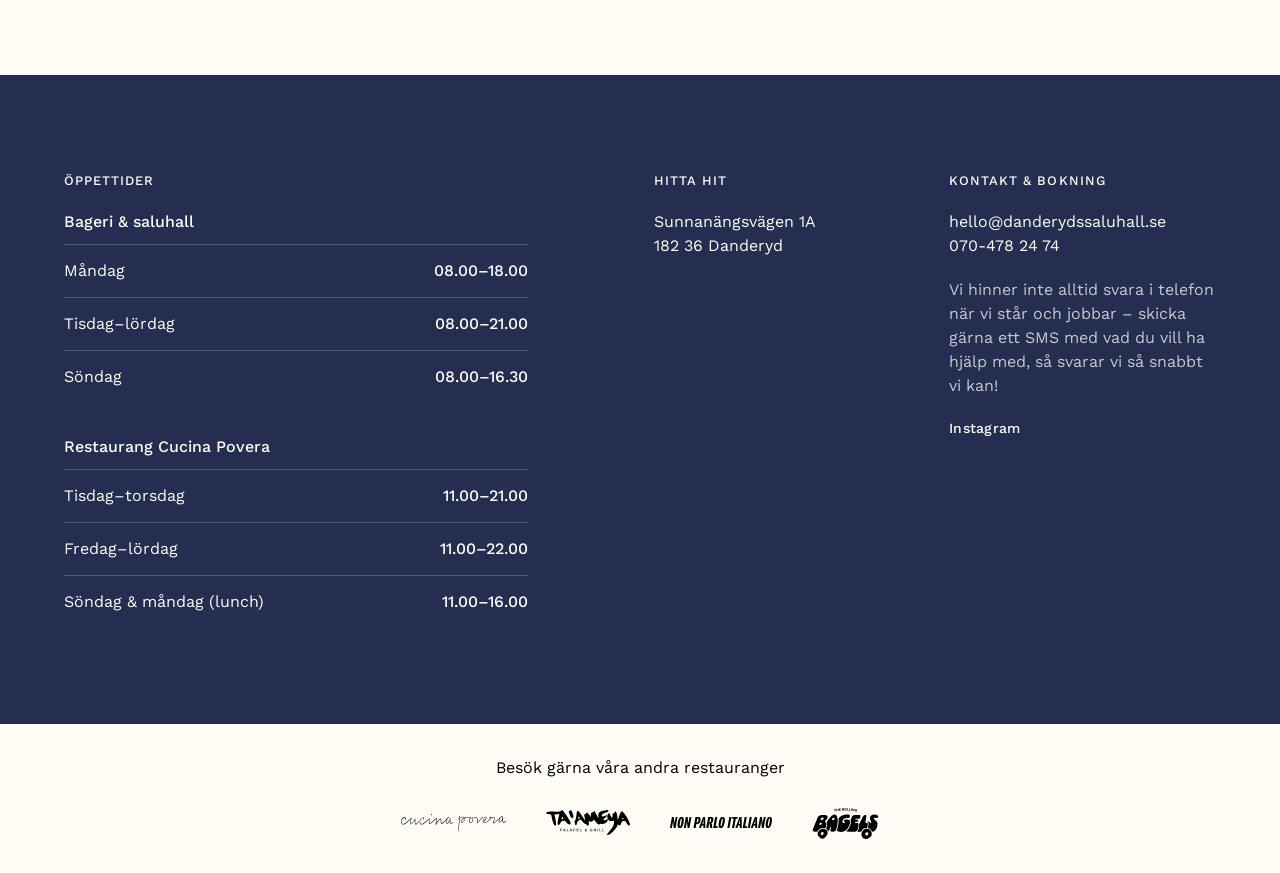
==== commit 60807560: "Pesto: ingen länk på ring och förbeställ Co-Authored-By: Claude Opus 5.5 <noreply@anthropic.com>" ====
--- a/index.html
+++ b/index.html
@@ -154,7 +154,7 @@
           <li class="rows_row">Pepprig gräddsås med champinjoner och marinerad, grillad kyckling</li>
           <li class="rows_row">Ragu på salsiccia med chili</li>
           <li class="rows_row">
-            <span>Pesto <span class="rows_note">– <a href="tel:+46704782474" class="text-link">ring och förbeställ</a></span></span>
+            <span>Pesto <span class="rows_note">– ring och förbeställ</span></span>
           </li>
         </ul>
       </div>
